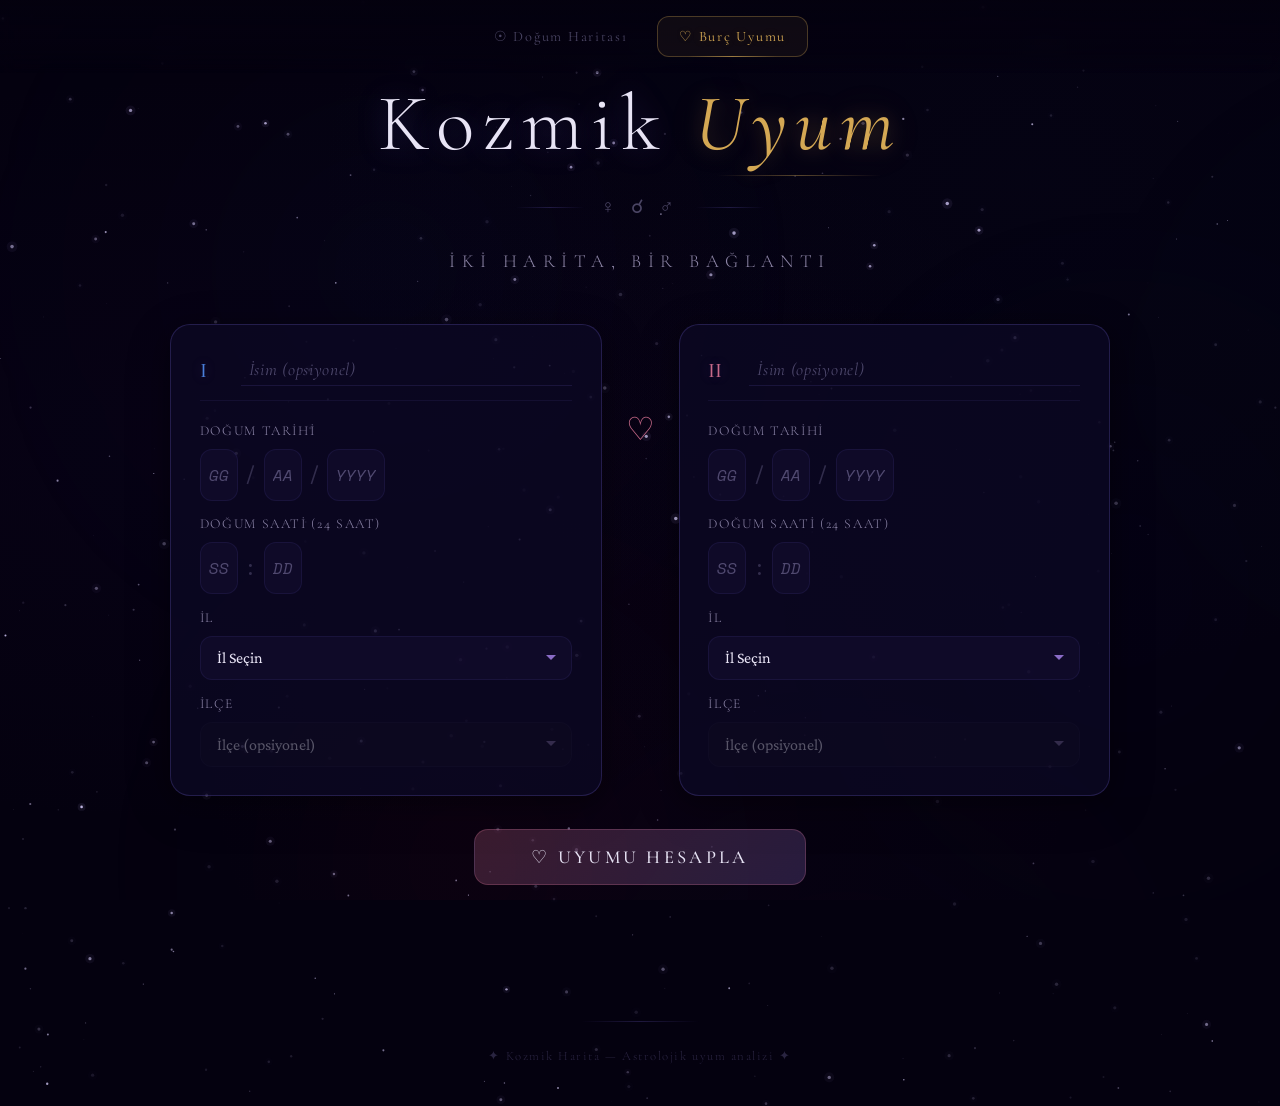
==== synastry.html @ 7229d86a "uzun surdu be" ====
<!DOCTYPE html>
<html lang="tr">
<head>
  <meta charset="UTF-8">
  <meta name="viewport" content="width=device-width, initial-scale=1.0">
  <meta name="description" content="Burç uyumu hesaplayıcı - İki kişinin doğum haritası karşılaştırması ve ilişki analizi">
  <title>Kozmik Harita — Burç Uyumu</title>
  <link rel="icon" href="data:image/svg+xml,<svg xmlns='http://www.w3.org/2000/svg' viewBox='0 0 100 100'><text y='.9em' font-size='90'>♡</text></svg>">
  <link rel="stylesheet" href="css/style.css">
</head>
<body>

  <canvas id="starfield"></canvas>
  <div id="nebula"></div>

  <!-- NAVİGASYON -->
  <nav class="site-nav">
    <a href="index.html" class="nav-link">☉ Doğum Haritası</a>
    <a href="synastry.html" class="nav-link active">♡ Burç Uyumu</a>
  </nav>

  <!-- FORM BÖLÜMÜ -->
  <section id="synFormSection" class="syn-form-section">
    <div class="hero-content">
      <h1 class="site-title">Kozmik <span class="accent">Uyum</span></h1>
      <div class="hero-ornament">
        <span class="line"></span>
        <span>♀ ☌ ♂</span>
        <span class="line"></span>
      </div>
      <p class="site-subtitle">İki Harita, Bir Bağlantı</p>
    </div>

    <div class="syn-forms-wrapper">
      <!-- Kişi 1 -->
      <div class="syn-person-card" id="personCard1">
        <div class="syn-person-header">
          <span class="syn-person-num">I</span>
          <input type="text" id="p1Name" class="syn-name-input" placeholder="İsim (opsiyonel)">
        </div>
        <div class="syn-person-fields">
          <div class="form-group full-width">
            <label>Doğum Tarihi</label>
            <div class="date-inputs">
              <input type="number" id="p1Day" min="1" max="31" placeholder="GG" required>
              <span class="date-sep">/</span>
              <input type="number" id="p1Month" min="1" max="12" placeholder="AA" required>
              <span class="date-sep">/</span>
              <input type="number" id="p1Year" min="1900" max="2030" placeholder="YYYY" required>
            </div>
          </div>
          <div class="form-group full-width">
            <label>Doğum Saati (24 saat)</label>
            <div class="time-inputs">
              <input type="number" id="p1Hour" min="0" max="23" placeholder="SS" required>
              <span class="date-sep">:</span>
              <input type="number" id="p1Minute" min="0" max="59" placeholder="DD" required>
            </div>
          </div>
          <div class="form-group full-width">
            <label>İl</label>
            <select id="p1City" required><option value="">İl Seçin</option></select>
          </div>
          <div class="form-group full-width">
            <label>İlçe</label>
            <select id="p1District" disabled><option value="">İlçe (opsiyonel)</option></select>
          </div>
        </div>
      </div>

      <!-- Orta dekorasyon -->
      <div class="syn-heart-divider">
        <span>♡</span>
      </div>

      <!-- Kişi 2 -->
      <div class="syn-person-card" id="personCard2">
        <div class="syn-person-header">
          <span class="syn-person-num">II</span>
          <input type="text" id="p2Name" class="syn-name-input" placeholder="İsim (opsiyonel)">
        </div>
        <div class="syn-person-fields">
          <div class="form-group full-width">
            <label>Doğum Tarihi</label>
            <div class="date-inputs">
              <input type="number" id="p2Day" min="1" max="31" placeholder="GG" required>
              <span class="date-sep">/</span>
              <input type="number" id="p2Month" min="1" max="12" placeholder="AA" required>
              <span class="date-sep">/</span>
              <input type="number" id="p2Year" min="1900" max="2030" placeholder="YYYY" required>
            </div>
          </div>
          <div class="form-group full-width">
            <label>Doğum Saati (24 saat)</label>
            <div class="time-inputs">
              <input type="number" id="p2Hour" min="0" max="23" placeholder="SS" required>
              <span class="date-sep">:</span>
              <input type="number" id="p2Minute" min="0" max="59" placeholder="DD" required>
            </div>
          </div>
          <div class="form-group full-width">
            <label>İl</label>
            <select id="p2City" required><option value="">İl Seçin</option></select>
          </div>
          <div class="form-group full-width">
            <label>İlçe</label>
            <select id="p2District" disabled><option value="">İlçe (opsiyonel)</option></select>
          </div>
        </div>
      </div>
    </div>

    <!-- Hesapla -->
    <div class="syn-calc-wrapper">
      <button type="button" id="synCalcBtn">♡ Uyumu Hesapla</button>
    </div>
  </section>

  <!-- Sonuçlar -->
  <section id="synResults"></section>

  <!-- Footer -->
  <footer>
    <p>✦ Kozmik Harita — Astrolojik uyum analizi ✦</p>
  </footer>

  <script src="js/locations.js"></script>
  <script src="js/astro-engine.js"></script>
  <script src="js/synastry-engine.js"></script>
  <script src="js/synastry-app.js"></script>

</body>
</html>
---- css/style.css ----
/* ============================================
   COSMIC BIRTH CHART — KOZMIK HARITA
   Premium Astroloji Arayüzü v3
   ============================================ */

/* ============================================
   FONT İMPORTLARI
   ============================================ */
   @import url('https://fonts.googleapis.com/css2?family=Cormorant+Garamond:ital,wght@0,300;0,400;0,500;0,600;0,700;1,300;1,400&family=Crimson+Pro:ital,wght@0,200;0,300;0,400;0,600;1,200;1,300&family=Space+Mono:wght@400;700&display=swap');

   /* ============================================
      CSS DEĞİŞKENLER — TASARIM SİSTEMİ
      ============================================ */
   :root {
     /* Arka plan katmanları */
     --bg-deep: #04010f;
     --bg-space: #080418;
     --bg-void: #020008;
     --bg-card: rgba(12, 8, 35, 0.82);
     --bg-card-elevated: rgba(16, 10, 45, 0.88);
     --bg-card-hover: rgba(22, 14, 55, 0.92);
     --bg-input: rgba(20, 15, 50, 0.55);
     --bg-input-focus: rgba(28, 20, 65, 0.7);
   
     /* Kenarlık parlamaları */
     --border-subtle: rgba(120, 100, 220, 0.1);
     --border-glow: rgba(140, 120, 255, 0.2);
     --border-glow-active: rgba(180, 160, 255, 0.4);
     --border-glow-intense: rgba(200, 180, 255, 0.6);
     --border-gold: rgba(212, 168, 84, 0.3);
   
     /* Metin renkleri */
     --text-primary: #e8e4f5;
     --text-secondary: rgba(200, 190, 230, 0.7);
     --text-muted: rgba(160, 150, 200, 0.45);
     --text-dim: rgba(130, 120, 180, 0.3);
   
     /* Vurgu renkleri */
     --accent-gold: #d4a854;
     --accent-gold-bright: #f0c96e;
     --accent-gold-dim: rgba(212, 168, 84, 0.4);
     --accent-purple: #8a6cc7;
     --accent-purple-bright: #a88de0;
     --accent-purple-dim: rgba(138, 108, 199, 0.25);
     --accent-blue: #4a7fdb;
     --accent-blue-dim: rgba(74, 127, 219, 0.25);
     --accent-rose: #c76a8a;
     --accent-rose-dim: rgba(199, 106, 138, 0.25);
     --accent-teal: #4ecdc4;
   
     /* Glow renkleri */
     --glow-purple: rgba(120, 80, 220, 0.15);
     --glow-gold: rgba(212, 168, 84, 0.12);
     --glow-blue: rgba(74, 127, 219, 0.12);
     --glow-rose: rgba(199, 106, 138, 0.12);
   
     /* Tipografi */
     --font-display: 'Cormorant Garamond', serif;
     --font-body: 'Crimson Pro', serif;
     --font-mono: 'Space Mono', monospace;
   
     /* Easing fonksiyonları */
     --ease-out-expo: cubic-bezier(0.16, 1, 0.3, 1);
     --ease-out-quart: cubic-bezier(0.25, 1, 0.5, 1);
     --ease-out-back: cubic-bezier(0.34, 1.56, 0.64, 1);
     --ease-smooth: cubic-bezier(0.4, 0, 0.2, 1);
     --ease-spring: cubic-bezier(0.175, 0.885, 0.32, 1.275);
     --ease-elastic: cubic-bezier(0.68, -0.55, 0.265, 1.55);
   
     /* Gölgeler */
     --shadow-card: 0 4px 24px rgba(0, 0, 0, 0.3), 0 12px 48px rgba(0, 0, 0, 0.2);
     --shadow-card-elevated: 0 8px 32px rgba(0, 0, 0, 0.4), 0 24px 80px rgba(0, 0, 0, 0.3);
     --shadow-glow-purple: 0 0 30px rgba(138, 108, 199, 0.15), 0 0 60px rgba(138, 108, 199, 0.05);
     --shadow-glow-gold: 0 0 30px rgba(212, 168, 84, 0.15), 0 0 60px rgba(212, 168, 84, 0.05);
   
     /* Boyutlar */
     --radius-sm: 8px;
     --radius-md: 12px;
     --radius-lg: 16px;
     --radius-xl: 20px;
     --radius-2xl: 24px;
   }
   
   /* ============================================
      RESET & TEMEL
      ============================================ */
   *,
   *::before,
   *::after {
     margin: 0;
     padding: 0;
     box-sizing: border-box;
   }
   
   html {
     scroll-behavior: smooth;
     scrollbar-width: thin;
     scrollbar-color: var(--accent-purple) var(--bg-deep);
     overflow-x: hidden;
   }
   
   /* Özel scrollbar */
   ::-webkit-scrollbar {
     width: 6px;
   }
   
   ::-webkit-scrollbar-track {
     background: var(--bg-deep);
   }
   
   ::-webkit-scrollbar-thumb {
     background: linear-gradient(180deg, var(--accent-purple), var(--accent-blue));
     border-radius: 3px;
   }
   
   ::-webkit-scrollbar-thumb:hover {
     background: linear-gradient(180deg, var(--accent-purple-bright), var(--accent-blue));
   }
   
   /* Seçim rengi */
   ::selection {
     background: var(--accent-purple-dim);
     color: var(--text-primary);
   }
   
   ::-moz-selection {
     background: var(--accent-purple-dim);
     color: var(--text-primary);
   }
   
   body {
     background: var(--bg-deep);
     background-image:
       radial-gradient(ellipse at 20% 50%, rgba(60, 20, 120, 0.06) 0%, transparent 60%),
       radial-gradient(ellipse at 80% 20%, rgba(20, 40, 100, 0.05) 0%, transparent 50%),
       radial-gradient(ellipse at 50% 80%, rgba(100, 20, 60, 0.04) 0%, transparent 50%);
     background-attachment: fixed;
     color: var(--text-primary);
     font-family: var(--font-body);
     font-weight: 300;
     line-height: 1.6;
     min-height: 100vh;
     overflow-x: hidden;
     max-width: 100vw;
     opacity: 0;
     transition: opacity 1s var(--ease-smooth);
     -webkit-font-smoothing: antialiased;
     -moz-osx-font-smoothing: grayscale;
   }
   
   body.loaded {
     opacity: 1;
   }
   
   /* ============================================
      YILDIZ ARKAPLANI — CANVAS
      ============================================ */
   #starfield {
     position: fixed;
     top: 0;
     left: 0;
     width: 100%;
     height: 300%;
     z-index: 0;
     pointer-events: none;
     will-change: transform;
   }
   
   /* ============================================
      NEBULA / KOZMİK SİS
      ============================================ */
   #nebula {
     position: fixed;
     top: 0;
     left: 0;
     width: 100%;
     height: 100%;
     z-index: 0;
     pointer-events: none;
     overflow: hidden;
   }
   
   .nebula-blob {
     position: absolute;
     border-radius: 50%;
     filter: blur(80px);
     animation: nebula-drift linear infinite;
     will-change: transform, opacity;
     mix-blend-mode: screen;
   }
   
   @keyframes nebula-drift {
     0%, 100% {
       transform: translate(0, 0) scale(1) rotate(0deg);
       opacity: var(--blob-opacity, 0.04);
     }
     25% {
       transform: translate(40px, -30px) scale(1.15) rotate(2deg);
       opacity: calc(var(--blob-opacity, 0.04) * 1.3);
     }
     50% {
       transform: translate(-25px, 40px) scale(0.85) rotate(-1deg);
       opacity: calc(var(--blob-opacity, 0.04) * 0.7);
     }
     75% {
       transform: translate(30px, 25px) scale(1.1) rotate(1.5deg);
       opacity: calc(var(--blob-opacity, 0.04) * 1.1);
     }
   }
   
   /* ============================================
      HERO BÖLÜMÜ
      ============================================ */
   #hero {
     position: relative;
     z-index: 1;
     min-height: 100vh;
     display: flex;
     flex-direction: column;
     align-items: center;
     justify-content: center;
     padding: 2rem;
   }
   
   /* Hero vignette efekti */
   #hero::before {
     content: '';
     position: absolute;
     inset: 0;
     background: radial-gradient(ellipse at center, transparent 40%, var(--bg-deep) 100%);
     pointer-events: none;
     z-index: -1;
   }
   
   .hero-content {
     text-align: center;
     margin-bottom: 3rem;
     animation: heroFadeIn 1.4s var(--ease-out-expo) forwards;
     opacity: 0;
   }
   
   @keyframes heroFadeIn {
     from {
       opacity: 0;
       transform: translateY(50px) scale(0.97);
       filter: blur(8px);
     }
     to {
       opacity: 1;
       transform: translateY(0) scale(1);
       filter: blur(0);
     }
   }
   
   /* Site Başlığı */
   .site-title {
     font-family: var(--font-display);
     font-weight: 300;
     font-size: clamp(2.4rem, 7vw, 5rem);
     letter-spacing: 0.1em;
     color: var(--text-primary);
     margin-bottom: 0.3em;
     text-shadow:
       0 0 30px rgba(140, 120, 255, 0.25),
       0 0 60px rgba(140, 120, 255, 0.1),
       0 0 120px rgba(140, 120, 255, 0.05);
     line-height: 1.1;
     position: relative;
   }
   
   .site-title .accent {
     color: var(--accent-gold);
     font-style: italic;
     font-weight: 400;
     text-shadow:
       0 0 20px rgba(212, 168, 84, 0.3),
       0 0 50px rgba(212, 168, 84, 0.15);
     position: relative;
   }
   
   /* Başlık altı ince altın çizgi */
   .site-title .accent::after {
     content: '';
     position: absolute;
     bottom: -4px;
     left: 10%;
     right: 10%;
     height: 1px;
     background: linear-gradient(90deg, transparent, var(--accent-gold-dim), transparent);
     animation: shimmerLine 3s ease-in-out infinite;
   }
   
   @keyframes shimmerLine {
     0%, 100% { opacity: 0.3; transform: scaleX(0.8); }
     50% { opacity: 0.7; transform: scaleX(1.1); }
   }
   
   .site-subtitle {
     font-family: var(--font-display);
     font-weight: 300;
     font-size: clamp(0.85rem, 2vw, 1.15rem);
     color: var(--text-secondary);
     letter-spacing: 0.35em;
     text-transform: uppercase;
     margin-top: 0.5em;
     animation: heroFadeIn 1.4s var(--ease-out-expo) 0.4s forwards;
     opacity: 0;
   }
   
   /* Dekoratif astrolojik çizgi */
   .hero-ornament {
     display: flex;
     align-items: center;
     justify-content: center;
     gap: 1rem;
     margin: 1.5rem 0;
     color: var(--text-muted);
     font-size: 1.2rem;
     animation: heroFadeIn 1.4s var(--ease-out-expo) 0.25s forwards;
     opacity: 0;
   }
   
   .hero-ornament .line {
     width: 70px;
     height: 1px;
     background: linear-gradient(90deg, transparent, var(--border-glow), transparent);
     animation: linePulse 4s ease-in-out infinite;
   }
   
   @keyframes linePulse {
     0%, 100% { opacity: 0.4; width: 70px; }
     50% { opacity: 0.8; width: 80px; }
   }
   
   /* Ornament gezegen sembolleri yavaş parlama */
   .hero-ornament span:not(.line) {
     animation: symbolGlow 5s ease-in-out infinite;
     letter-spacing: 0.3em;
   }
   
   @keyframes symbolGlow {
     0%, 100% { text-shadow: 0 0 8px rgba(160, 150, 200, 0.2); color: var(--text-muted); }
     50% { text-shadow: 0 0 16px rgba(180, 160, 255, 0.4); color: var(--text-secondary); }
   }
   
   /* ============================================
      FORM KARTI
      ============================================ */
   #formCard {
     position: relative;
     z-index: 2;
     width: 100%;
     max-width: 580px;
     background: var(--bg-card);
     border: 1px solid var(--border-glow);
     border-radius: var(--radius-xl);
     padding: 2.5rem;
     backdrop-filter: blur(24px) saturate(1.3);
     -webkit-backdrop-filter: blur(24px) saturate(1.3);
     box-shadow:
       var(--shadow-card-elevated),
       inset 0 1px 0 rgba(255, 255, 255, 0.04),
       inset 0 -1px 0 rgba(0, 0, 0, 0.2);
     animation: cardReveal 1.2s var(--ease-out-expo) 0.5s forwards;
     opacity: 0;
     transition: all 0.6s var(--ease-out-expo);
   }
   
   @keyframes cardReveal {
     from {
       opacity: 0;
       transform: translateY(40px) scale(0.96);
       filter: blur(6px);
     }
     to {
       opacity: 1;
       transform: translateY(0) scale(1);
       filter: blur(0);
     }
   }
   
   #formCard.minimized {
     max-width: 480px;
     padding: 1.5rem 2rem;
     margin-bottom: 2rem;
   }
   
   /* Kart üst altın çizgi */
   #formCard::before {
     content: '';
     position: absolute;
     top: -1px;
     left: 15%;
     right: 15%;
     height: 1px;
     background: linear-gradient(90deg,
       transparent,
       rgba(212, 168, 84, 0.2),
       var(--accent-gold),
       rgba(212, 168, 84, 0.2),
       transparent
     );
     opacity: 0.6;
     animation: goldSweep 4s ease-in-out infinite;
   }
   
   @keyframes goldSweep {
     0%, 100% { opacity: 0.4; left: 15%; right: 15%; }
     50% { opacity: 0.8; left: 10%; right: 10%; }
   }
   
   /* Kart köşe aksan dekorasyonları */
   #formCard::after {
     content: '';
     position: absolute;
     bottom: -1px;
     left: 25%;
     right: 25%;
     height: 1px;
     background: linear-gradient(90deg, transparent, rgba(138, 108, 199, 0.15), transparent);
   }
   
   /* ============================================
      FORM ELEMANLARI
      ============================================ */
   .form-grid {
     display: grid;
     grid-template-columns: 1fr 1fr;
     gap: 1.3rem;
   }
   
   .form-group {
     display: flex;
     flex-direction: column;
     gap: 0.45rem;
   }
   
   .form-group.full-width {
     grid-column: 1 / -1;
   }
   
   .form-group label {
     font-family: var(--font-display);
     font-size: 0.85rem;
     color: var(--text-secondary);
     letter-spacing: 0.12em;
     text-transform: uppercase;
     transition: color 0.3s;
   }
   
   .form-group:focus-within label {
     color: var(--accent-purple-bright);
   }
   
   .form-group select,
   .form-group input {
     background: var(--bg-input);
     border: 1px solid var(--border-subtle);
     border-radius: var(--radius-md);
     padding: 0.8rem 1rem;
     color: var(--text-primary);
     font-family: var(--font-body);
     font-size: 1rem;
     transition: all 0.35s var(--ease-smooth);
     outline: none;
     -webkit-appearance: none;
     appearance: none;
   }
   
   .form-group select {
     background-image: url("data:image/svg+xml,%3Csvg xmlns='http://www.w3.org/2000/svg' width='12' height='12' viewBox='0 0 12 12'%3E%3Cpath fill='%238a6cc7' d='M6 8L1 3h10z'/%3E%3C/svg%3E");
     background-repeat: no-repeat;
     background-position: right 14px center;
     padding-right: 2.5rem;
     cursor: pointer;
   }
   
   .form-group select:disabled {
     opacity: 0.35;
     cursor: not-allowed;
     filter: grayscale(0.5);
   }
   
   .form-group input:hover,
   .form-group select:hover:not(:disabled) {
     border-color: var(--border-glow);
     background: rgba(24, 18, 58, 0.6);
   }
   
   .form-group input:focus,
   .form-group select:focus {
     border-color: var(--accent-purple);
     background: var(--bg-input-focus);
     box-shadow:
       0 0 0 3px rgba(138, 108, 199, 0.08),
       0 0 20px rgba(138, 108, 199, 0.12),
       inset 0 0 12px rgba(138, 108, 199, 0.04);
   }
   
   .form-group input::placeholder {
     color: var(--text-muted);
     font-style: italic;
   }
   
   /* ============================================
      TARİH VE SAAT ÖZEL INPUTLARI
      ============================================ */
   .date-inputs,
   .time-inputs {
     display: flex;
     align-items: center;
     gap: 0.4rem;
   }
   
   .date-inputs input,
   .time-inputs input {
     background: var(--bg-input);
     border: 1px solid var(--border-subtle);
     border-radius: var(--radius-md);
     padding: 0.8rem 0.5rem;
     color: var(--text-primary);
     font-family: var(--font-mono);
     font-size: 1rem;
     text-align: center;
     outline: none;
     transition: all 0.35s var(--ease-smooth);
     -webkit-appearance: none;
     appearance: none;
     -moz-appearance: textfield;
   }
   
   /* Spinner gizle */
   .date-inputs input::-webkit-outer-spin-button,
   .date-inputs input::-webkit-inner-spin-button,
   .time-inputs input::-webkit-outer-spin-button,
   .time-inputs input::-webkit-inner-spin-button {
     -webkit-appearance: none;
     margin: 0;
   }
   
   .date-inputs input:hover,
   .time-inputs input:hover {
     border-color: var(--border-glow);
     background: rgba(24, 18, 58, 0.6);
   }
   
   .date-inputs input:focus,
   .time-inputs input:focus {
     border-color: var(--accent-purple);
     background: var(--bg-input-focus);
     box-shadow:
       0 0 0 3px rgba(138, 108, 199, 0.08),
       0 0 20px rgba(138, 108, 199, 0.12);
     transform: translateY(-1px);
   }
   
   #birthDay, #birthMonth { width: 62px; }
   #birthYear { width: 84px; }
   #birthHour, #birthMinute { width: 62px; }
   
   .date-sep {
     color: var(--text-muted);
     font-family: var(--font-mono);
     font-size: 1.3rem;
     user-select: none;
     opacity: 0.6;
     transition: opacity 0.3s;
   }
   
   /* Inputlara focus olunca separator da parla */
   .date-inputs:focus-within .date-sep,
   .time-inputs:focus-within .date-sep {
     opacity: 1;
     color: var(--accent-purple-dim);
   }
   
   /* ============================================
      HESAPLA BUTONU — Gösterişli
      ============================================ */
   .calc-btn-wrapper {
     grid-column: 1 / -1;
     display: flex;
     justify-content: center;
     margin-top: 1rem;
   }
   
   #calcBtn {
     position: relative;
     background: linear-gradient(135deg,
       rgba(138, 108, 199, 0.25),
       rgba(74, 127, 219, 0.2),
       rgba(138, 108, 199, 0.25)
     );
     background-size: 200% 200%;
     border: 1px solid rgba(140, 120, 255, 0.3);
     border-radius: 14px;
     padding: 1rem 3.5rem;
     color: var(--text-primary);
     font-family: var(--font-display);
     font-size: 1.15rem;
     font-weight: 500;
     letter-spacing: 0.18em;
     cursor: pointer;
     transition: all 0.5s var(--ease-smooth);
     overflow: hidden;
     text-transform: uppercase;
     animation: btnGradientShift 6s ease-in-out infinite;
   }
   
   @keyframes btnGradientShift {
     0%, 100% { background-position: 0% 50%; }
     50% { background-position: 100% 50%; }
   }
   
   /* Işık taraması efekti */
   #calcBtn::before {
     content: '';
     position: absolute;
     top: 0;
     left: -120%;
     width: 60%;
     height: 100%;
     background: linear-gradient(90deg,
       transparent,
       rgba(255, 255, 255, 0.06),
       rgba(255, 255, 255, 0.12),
       rgba(255, 255, 255, 0.06),
       transparent
     );
     transition: left 0.7s var(--ease-smooth);
     transform: skewX(-15deg);
   }
   
   /* Alt parlama çizgisi */
   #calcBtn::after {
     content: '';
     position: absolute;
     bottom: 0;
     left: 30%;
     right: 30%;
     height: 1px;
     background: linear-gradient(90deg, transparent, var(--accent-gold-dim), transparent);
     opacity: 0;
     transition: all 0.4s;
   }
   
   #calcBtn:hover {
     border-color: var(--accent-gold);
     box-shadow:
       var(--shadow-glow-gold),
       0 0 80px rgba(138, 108, 199, 0.08);
     transform: translateY(-3px);
     text-shadow: 0 0 12px rgba(212, 168, 84, 0.3);
   }
   
   #calcBtn:hover::before {
     left: 120%;
   }
   
   #calcBtn:hover::after {
     opacity: 1;
     left: 15%;
     right: 15%;
   }
   
   #calcBtn:active,
   #calcBtn.clicked {
     transform: translateY(0) scale(0.96);
     box-shadow: var(--shadow-card);
     transition-duration: 0.15s;
   }
   
   /* ============================================
      SONUÇLAR BÖLÜMÜ
      ============================================ */
   #results {
     position: relative;
     z-index: 1;
     padding: 2rem;
     max-width: 1200px;
     margin: 0 auto;
     width: 100%;
     opacity: 0;
     transform: translateY(50px);
     pointer-events: none;
     transition: all 0.9s var(--ease-out-expo);
   }
   
   #results.visible {
     opacity: 1;
     transform: translateY(0);
     pointer-events: all;
   }
   
   /* ============================================
      ÖZET KUTUSU — Büyük Üçlü
      ============================================ */
   #summaryBox {
     opacity: 0;
     transform: translateY(25px) scale(0.98);
     transition: all 0.7s var(--ease-out-expo) 0.3s;
     margin-bottom: 2.5rem;
   }
   
   #summaryBox.visible {
     opacity: 1;
     transform: translateY(0) scale(1);
   }
   
   .summary-inner {
     background: var(--bg-card-elevated);
     border: 1px solid var(--border-glow);
     border-radius: var(--radius-xl);
     padding: 2rem 2.5rem;
     backdrop-filter: blur(24px) saturate(1.2);
     text-align: center;
     position: relative;
     overflow: hidden;
     box-shadow: var(--shadow-card-elevated);
   }
   
   /* Üst dekoratif çizgi */
   .summary-inner::before {
     content: '';
     position: absolute;
     top: 0;
     left: 10%;
     right: 10%;
     height: 1px;
     background: linear-gradient(90deg,
       transparent,
       rgba(212, 168, 84, 0.3),
       var(--accent-gold),
       rgba(212, 168, 84, 0.3),
       transparent
     );
   }
   
   /* Arka plan radyal ışık efekti */
   .summary-inner::after {
     content: '';
     position: absolute;
     top: -50%;
     left: 50%;
     transform: translateX(-50%);
     width: 120%;
     height: 100%;
     background: radial-gradient(ellipse, rgba(212, 168, 84, 0.03) 0%, transparent 70%);
     pointer-events: none;
   }
   
   .summary-trinity {
     display: flex;
     justify-content: center;
     gap: 3.5rem;
     flex-wrap: wrap;
     position: relative;
     z-index: 1;
   }
   
   .trinity-item {
     min-width: 130px;
     animation: trinityFadeIn 0.8s var(--ease-out-back) both;
   }
   
   .trinity-item:nth-child(1) { animation-delay: 0.4s; }
   .trinity-item:nth-child(2) { animation-delay: 0.55s; }
   .trinity-item:nth-child(3) { animation-delay: 0.7s; }
   
   @keyframes trinityFadeIn {
     from {
       opacity: 0;
       transform: translateY(20px) scale(0.8);
       filter: blur(4px);
     }
     to {
       opacity: 1;
       transform: translateY(0) scale(1);
       filter: blur(0);
     }
   }
   
   .trinity-symbol {
     font-size: 2.2rem;
     margin-bottom: 0.3rem;
     text-shadow: 0 0 25px currentColor, 0 0 50px currentColor;
     animation: symbolFloat 4s ease-in-out infinite;
   }
   
   .trinity-item:nth-child(1) .trinity-symbol { animation-delay: 0s; }
   .trinity-item:nth-child(2) .trinity-symbol { animation-delay: 1.3s; }
   .trinity-item:nth-child(3) .trinity-symbol { animation-delay: 2.6s; }
   
   @keyframes symbolFloat {
     0%, 100% { transform: translateY(0); }
     50% { transform: translateY(-4px); }
   }
   
   .trinity-label {
     font-family: var(--font-display);
     font-size: 0.72rem;
     text-transform: uppercase;
     letter-spacing: 0.22em;
     color: var(--text-muted);
     margin-bottom: 0.25rem;
   }
   
   .trinity-value {
     font-family: var(--font-display);
     font-size: 1.45rem;
     font-weight: 500;
     letter-spacing: 0.05em;
     text-shadow: 0 0 10px currentColor;
   }
   
   .trinity-degree {
     font-family: var(--font-mono);
     font-size: 0.72rem;
     color: var(--text-muted);
     margin-top: 0.2rem;
   }
   
   .summary-meta {
     margin-top: 1.5rem;
     padding-top: 1rem;
     border-top: 1px solid rgba(140, 120, 255, 0.08);
     display: flex;
     justify-content: center;
     gap: 2rem;
     font-family: var(--font-mono);
     font-size: 0.72rem;
     color: var(--text-muted);
     flex-wrap: wrap;
     position: relative;
     z-index: 1;
   }
   
   /* ============================================
      HARİTA + BİLGİ PANELİ LAYOUT
      ============================================ */
   .results-grid {
     display: grid;
     grid-template-columns: 1fr 1fr;
     gap: 2rem;
     align-items: start;
   }
   
   /* ============================================
      HARİTA CONTAINER
      ============================================ */
   #chartContainer {
     position: relative;
     background: var(--bg-card-elevated);
     border: 1px solid var(--border-glow);
     border-radius: var(--radius-xl);
     padding: 1.5rem;
     backdrop-filter: blur(24px);
     box-shadow: var(--shadow-card-elevated);
     animation: chartReveal 1.2s var(--ease-out-expo) 0.5s both;
     overflow: hidden;
   }
   
   @keyframes chartReveal {
     from {
       opacity: 0;
       transform: scale(0.88) rotate(-8deg);
       filter: blur(8px);
     }
     60% {
       filter: blur(0);
     }
     to {
       opacity: 1;
       transform: scale(1) rotate(0);
       filter: blur(0);
     }
   }
   
   /* Chart container arka ışık efekti */
   #chartContainer::before {
     content: '';
     position: absolute;
     top: 50%;
     left: 50%;
     transform: translate(-50%, -50%);
     width: 70%;
     height: 70%;
     background: radial-gradient(circle, rgba(100, 80, 200, 0.04) 0%, transparent 70%);
     pointer-events: none;
     animation: chartInnerGlow 6s ease-in-out infinite;
   }
   
   @keyframes chartInnerGlow {
     0%, 100% { opacity: 0.5; transform: translate(-50%, -50%) scale(1); }
     50% { opacity: 1; transform: translate(-50%, -50%) scale(1.1); }
   }
   
   .natal-chart-svg {
     width: 100%;
     height: auto;
     display: block;
     position: relative;
     z-index: 1;
   }
   
   /* ============================================
      BİLGİ PANELİ
      ============================================ */
   #infoPanel {
     display: flex;
     flex-direction: column;
     gap: 1.2rem;
   }
   
   /* Bilgi kartları ortak stili */
   .info-section {
     background: var(--bg-card);
     border: 1px solid var(--border-glow);
     border-radius: var(--radius-lg);
     padding: 1.2rem 1.3rem;
     backdrop-filter: blur(20px);
     animation: sectionSlideIn 0.7s var(--ease-out-expo) both;
     position: relative;
     overflow: hidden;
     transition: border-color 0.3s, box-shadow 0.3s;
   }
   
   .info-section:hover {
     border-color: var(--border-glow-active);
     box-shadow: var(--shadow-glow-purple);
   }
   
   /* Sol kenar vurgu çizgisi */
   .info-section::before {
     content: '';
     position: absolute;
     top: 15%;
     bottom: 15%;
     left: 0;
     width: 2px;
     background: linear-gradient(180deg, transparent, var(--accent-purple-dim), transparent);
     opacity: 0;
     transition: opacity 0.4s;
   }
   
   .info-section:hover::before {
     opacity: 1;
   }
   
   .info-section:nth-child(1) { animation-delay: 0.6s; }
   .info-section:nth-child(2) { animation-delay: 0.75s; }
   
   @keyframes sectionSlideIn {
     from {
       opacity: 0;
       transform: translateX(35px) scale(0.97);
       filter: blur(3px);
     }
     to {
       opacity: 1;
       transform: translateX(0) scale(1);
       filter: blur(0);
     }
   }
   
   .section-title {
     font-family: var(--font-display);
     font-weight: 400;
     font-size: 1.05rem;
     color: var(--accent-gold);
     letter-spacing: 0.08em;
     margin-bottom: 0.8rem;
     padding-bottom: 0.5rem;
     border-bottom: 1px solid rgba(212, 168, 84, 0.12);
     position: relative;
   }
   
   /* Başlık altı parlama */
   .section-title::after {
     content: '';
     position: absolute;
     bottom: -1px;
     left: 0;
     width: 40px;
     height: 1px;
     background: var(--accent-gold);
     opacity: 0.5;
   }
   
   /* İkili Satır (Evler+Analiz | Açılar) */
   .info-dual-row {
     display: grid;
     grid-template-columns: 1fr 1fr;
     gap: 1.2rem;
   }
   
   .info-dual-col {
     display: flex;
     flex-direction: column;
     gap: 1.2rem;
   }
   
   .info-dual-col .info-section {
     animation-delay: 0.85s;
   }
   
   /* ============================================
      GEZEGEN TABLOSU
      ============================================ */
   .planet-table {
     display: flex;
     flex-direction: column;
     gap: 0.15rem;
   }
   
   .planet-row {
     display: grid;
     grid-template-columns: 28px 1fr 1fr 72px 48px;
     align-items: center;
     gap: 0.4rem;
     padding: 0.4rem 0.35rem;
     border-radius: var(--radius-sm);
     transition: all 0.25s var(--ease-smooth);
     animation: rowFadeIn 0.45s var(--ease-out-expo) both;
     position: relative;
   }
   
   .planet-row:hover {
     background: rgba(140, 120, 255, 0.06);
     transform: translateX(3px);
   }
   
   /* Aktif satır ince sol çizgi */
   .planet-row:hover::before {
     content: '';
     position: absolute;
     left: 0;
     top: 25%;
     bottom: 25%;
     width: 2px;
     background: var(--accent-purple);
     border-radius: 1px;
   }
   
   .angle-row {
     background: linear-gradient(90deg, rgba(212, 168, 84, 0.04), transparent);
     border: 1px solid rgba(212, 168, 84, 0.08);
     border-radius: var(--radius-sm);
     margin-bottom: 0.4rem;
   }
   
   .angle-row:hover {
     background: linear-gradient(90deg, rgba(212, 168, 84, 0.08), transparent);
   }
   
   @keyframes rowFadeIn {
     from {
       opacity: 0;
       transform: translateX(12px);
     }
     to {
       opacity: 1;
       transform: translateX(0);
     }
   }
   
   .planet-icon {
     font-size: 1.15rem;
     text-align: center;
     text-shadow: 0 0 12px currentColor;
     transition: transform 0.3s var(--ease-spring);
   }
   
   .planet-row:hover .planet-icon {
     transform: scale(1.2);
   }
   
   .planet-name {
     font-family: var(--font-display);
     font-size: 0.85rem;
     color: var(--text-primary);
     letter-spacing: 0.02em;
   }
   
   .planet-sign {
     font-family: var(--font-display);
     font-size: 0.85rem;
   }
   
   .planet-degree {
     font-family: var(--font-mono);
     font-size: 0.65rem;
     color: var(--text-secondary);
     letter-spacing: -0.02em;
   }
   
   .planet-house {
     font-family: var(--font-mono);
     font-size: 0.65rem;
     color: var(--text-muted);
     text-align: right;
   }
   
   /* ============================================
      EV TABLOSU
      ============================================ */
   .house-grid {
     display: grid;
     grid-template-columns: repeat(4, 1fr);
     gap: 0.35rem;
   }
   
   .house-item {
     display: flex;
     flex-direction: column;
     align-items: center;
     gap: 0.1rem;
     padding: 0.45rem 0.3rem;
     background: rgba(20, 15, 50, 0.35);
     border-radius: var(--radius-sm);
     border: 1px solid rgba(140, 120, 255, 0.06);
     transition: all 0.3s var(--ease-smooth);
     animation: rowFadeIn 0.4s var(--ease-out-expo) both;
     cursor: default;
   }
   
   .house-item:hover {
     border-color: var(--border-glow-active);
     background: rgba(140, 120, 255, 0.06);
     transform: translateY(-2px);
     box-shadow: 0 4px 12px rgba(0, 0, 0, 0.2);
   }
   
   .house-num {
     font-family: var(--font-display);
     font-size: 0.68rem;
     color: var(--text-muted);
     letter-spacing: 0.1em;
   }
   
   .house-sign {
     font-size: 1rem;
     transition: transform 0.3s var(--ease-spring);
   }
   
   .house-item:hover .house-sign {
     transform: scale(1.15);
     text-shadow: 0 0 8px currentColor;
   }
   
   .house-deg {
     font-family: var(--font-mono);
     font-size: 0.58rem;
     color: var(--text-secondary);
   }
   
   /* ============================================
      AÇILAR (ASPEKTLER)
      ============================================ */
   .aspect-list {
     display: flex;
     flex-direction: column;
     gap: 0.12rem;
     max-height: 420px;
     overflow-y: auto;
     scrollbar-width: thin;
     scrollbar-color: var(--accent-purple) transparent;
     padding-right: 4px;
   }
   
   .aspect-list::-webkit-scrollbar {
     width: 4px;
   }
   
   .aspect-list::-webkit-scrollbar-thumb {
     background: var(--accent-purple-dim);
     border-radius: 2px;
   }
   
   .aspect-category {
     font-family: var(--font-display);
     font-size: 0.72rem;
     color: var(--accent-purple);
     letter-spacing: 0.12em;
     text-transform: uppercase;
     margin: 0.6rem 0 0.25rem;
     padding-bottom: 0.2rem;
     border-bottom: 1px solid rgba(140, 120, 255, 0.08);
   }
   
   .aspect-row {
     display: flex;
     align-items: center;
     gap: 0.4rem;
     padding: 0.3rem 0.25rem;
     border-radius: 6px;
     transition: all 0.25s var(--ease-smooth);
     animation: rowFadeIn 0.35s var(--ease-out-expo) both;
   }
   
   .aspect-row:hover {
     background: rgba(140, 120, 255, 0.06);
     transform: translateX(2px);
   }
   
   .aspect-planet {
     font-size: 0.9rem;
     text-shadow: 0 0 8px currentColor;
     width: 20px;
     text-align: center;
     transition: transform 0.2s var(--ease-spring);
   }
   
   .aspect-row:hover .aspect-planet {
     transform: scale(1.15);
   }
   
   .aspect-symbol {
     font-size: 0.85rem;
     width: 20px;
     text-align: center;
   }
   
   .aspect-name {
     font-family: var(--font-display);
     font-size: 0.75rem;
     color: var(--text-secondary);
     flex: 1;
   }
   
   .aspect-orb {
     font-family: var(--font-mono);
     font-size: 0.6rem;
     padding: 0.12rem 0.35rem;
     border-radius: 4px;
     background: rgba(20, 15, 50, 0.5);
     transition: all 0.2s;
   }
   
   .aspect-row:hover .aspect-orb {
     background: rgba(30, 22, 60, 0.7);
   }
   
   .aspect-orb.strong {
     color: #4CAF50;
     border: 1px solid rgba(76, 175, 80, 0.2);
     text-shadow: 0 0 6px rgba(76, 175, 80, 0.3);
   }
   
   .aspect-orb.medium {
     color: #FFC107;
     border: 1px solid rgba(255, 193, 7, 0.2);
   }
   
   .aspect-orb.weak {
     color: #9E9E9E;
     border: 1px solid rgba(158, 158, 158, 0.15);
   }
   
   /* ============================================
      ELEMENT & MODALİTE ANALİZİ
      ============================================ */
   .analysis-content {
     display: flex;
     flex-direction: column;
     gap: 1.1rem;
   }
   
   .analysis-group h4 {
     font-family: var(--font-display);
     font-weight: 400;
     font-size: 0.78rem;
     color: var(--text-secondary);
     letter-spacing: 0.08em;
     margin-bottom: 0.45rem;
   }
   
   .analysis-bar-wrapper {
     display: flex;
     align-items: center;
     gap: 0.5rem;
     margin-bottom: 0.35rem;
   }
   
   .analysis-label {
     font-family: var(--font-display);
     font-size: 0.73rem;
     color: var(--text-secondary);
     width: 68px;
     text-align: right;
   }
   
   .analysis-bar {
     flex: 1;
     height: 6px;
     background: rgba(20, 15, 50, 0.5);
     border-radius: 3px;
     overflow: hidden;
     position: relative;
   }
   
   /* Bar arka plan ince çizgiler */
   .analysis-bar::before {
     content: '';
     position: absolute;
     inset: 0;
     background: repeating-linear-gradient(
       90deg,
       transparent,
       transparent 20%,
       rgba(255,255,255,0.02) 20%,
       rgba(255,255,255,0.02) 20.5%
     );
   }
   
   .analysis-bar-fill {
     height: 100%;
     border-radius: 3px;
     width: 0%;
     animation: barGrow 1.2s var(--ease-out-expo) forwards;
     box-shadow: 0 0 12px currentColor;
     position: relative;
   }
   
   /* Bar ucu parlama noktası */
   .analysis-bar-fill::after {
     content: '';
     position: absolute;
     right: 0;
     top: -2px;
     bottom: -2px;
     width: 6px;
     background: inherit;
     border-radius: 50%;
     filter: brightness(1.5) blur(2px);
   }
   
   @keyframes barGrow {
     from { width: 0%; opacity: 0; }
     to { opacity: 1; }
   }
   
   .analysis-value {
     font-family: var(--font-mono);
     font-size: 0.63rem;
     color: var(--text-muted);
     width: 32px;
   }
   
   /* ============================================
      YORUMLAR PANELİ
      ============================================ */
   #interpretationsPanel {
     margin-top: 2.5rem;
     opacity: 0;
     transform: translateY(25px);
     transition: all 0.7s var(--ease-out-expo) 0.5s;
   }
   
   #interpretationsPanel.visible {
     opacity: 1;
     transform: translateY(0);
   }
   
   .interp-main-title {
     font-family: var(--font-display);
     font-weight: 400;
     font-size: 1.7rem;
     color: var(--accent-gold);
     text-align: center;
     margin-bottom: 1.8rem;
     letter-spacing: 0.12em;
     text-shadow: 0 0 30px rgba(212, 168, 84, 0.2), 0 0 60px rgba(212, 168, 84, 0.08);
     position: relative;
   }
   
   /* Yorum başlığı dekoratif çizgiler */
   .interp-main-title::before,
   .interp-main-title::after {
     content: '';
     position: absolute;
     top: 50%;
     width: 60px;
     height: 1px;
     background: linear-gradient(90deg, transparent, var(--accent-gold-dim));
   }
   
   .interp-main-title::before { right: calc(50% + 140px); }
   .interp-main-title::after { left: calc(50% + 140px); transform: scaleX(-1); }
   
   /* Yorum kartları */
   .interp-card {
     background: var(--bg-card);
     border: 1px solid var(--border-glow);
     border-radius: var(--radius-lg);
     padding: 1.6rem 2rem;
     margin-bottom: 1.2rem;
     backdrop-filter: blur(20px);
     animation: interpReveal 0.7s var(--ease-out-expo) both;
     transition: all 0.35s var(--ease-smooth);
     position: relative;
     overflow: hidden;
   }
   
   .interp-card:hover {
     border-color: var(--border-glow-active);
     box-shadow: var(--shadow-glow-purple);
     transform: translateY(-2px);
   }
   
   /* Sol kenar renkli şerit */
   .interp-card::before {
     content: '';
     position: absolute;
     top: 10%;
     bottom: 10%;
     left: 0;
     width: 3px;
     border-radius: 0 2px 2px 0;
     background: var(--accent-purple);
     opacity: 0;
     transition: opacity 0.3s;
   }
   
   .interp-card:hover::before {
     opacity: 0.6;
   }
   
   /* İlk kart (Güneş) altın şerit */
   .interp-card:first-of-type::before {
     background: var(--accent-gold);
   }
   
   @keyframes interpReveal {
     from {
       opacity: 0;
       transform: translateY(18px) scale(0.98);
       filter: blur(3px);
     }
     to {
       opacity: 1;
       transform: translateY(0) scale(1);
       filter: blur(0);
     }
   }
   
   .interp-header {
     display: flex;
     align-items: center;
     gap: 0.9rem;
     margin-bottom: 0.9rem;
   }
   
   .interp-icon {
     font-size: 1.6rem;
     text-shadow: 0 0 18px currentColor, 0 0 40px currentColor;
     flex-shrink: 0;
     animation: iconPulse 4s ease-in-out infinite;
   }
   
   @keyframes iconPulse {
     0%, 100% { transform: scale(1); opacity: 0.9; }
     50% { transform: scale(1.05); opacity: 1; }
   }
   
   .interp-title {
     font-family: var(--font-display);
     font-weight: 500;
     font-size: 1.15rem;
     color: var(--text-primary);
     letter-spacing: 0.04em;
   }
   
   .interp-body p {
     font-family: var(--font-body);
     font-size: 0.95rem;
     color: var(--text-secondary);
     line-height: 1.8;
     margin-bottom: 0.6rem;
   }
   
   .interp-body p:last-child { margin-bottom: 0; }
   
   .interp-body strong {
     color: var(--accent-gold);
     font-weight: 600;
     text-shadow: 0 0 8px rgba(212, 168, 84, 0.15);
   }
   
   /* Sentez kartı — özel stil */
   .synth-card {
     border-color: rgba(199, 106, 138, 0.2);
     background: linear-gradient(135deg,
       rgba(12, 8, 35, 0.85),
       rgba(30, 15, 40, 0.8),
       rgba(12, 8, 35, 0.85)
     );
     position: relative;
   }
   
   .synth-card::before {
     background: linear-gradient(180deg, var(--accent-rose), var(--accent-purple)) !important;
     opacity: 0 !important;
   }
   
   .synth-card:hover::before {
     opacity: 0.5 !important;
   }
   
   /* Sentez kartı arka plan efekti */
   .synth-card::after {
     content: '';
     position: absolute;
     top: -50%;
     right: -20%;
     width: 200px;
     height: 200px;
     background: radial-gradient(circle, rgba(199, 106, 138, 0.04) 0%, transparent 70%);
     pointer-events: none;
   }
   
   /* ============================================
      YENİDEN HESAPLA BUTONU
      ============================================ */
   .recalc-wrapper {
     text-align: center;
     margin-top: 3rem;
     padding-bottom: 3rem;
   }
   
   #recalcBtn {
     background: transparent;
     border: 1px solid rgba(140, 120, 255, 0.15);
     border-radius: var(--radius-md);
     padding: 0.75rem 2.5rem;
     color: var(--text-secondary);
     font-family: var(--font-display);
     font-size: 0.95rem;
     letter-spacing: 0.12em;
     cursor: pointer;
     transition: all 0.4s var(--ease-smooth);
     position: relative;
     overflow: hidden;
   }
   
   #recalcBtn::before {
     content: '';
     position: absolute;
     top: 0;
     left: -100%;
     width: 100%;
     height: 100%;
     background: linear-gradient(90deg, transparent, rgba(138, 108, 199, 0.06), transparent);
     transition: left 0.5s;
   }
   
   #recalcBtn:hover {
     border-color: var(--accent-purple);
     color: var(--text-primary);
     box-shadow: var(--shadow-glow-purple);
     transform: translateY(-2px);
   }
   
   #recalcBtn:hover::before {
     left: 100%;
   }
   
   /* ============================================
      HATA TOAST
      ============================================ */
   .error-toast {
     position: fixed;
     bottom: 2rem;
     left: 50%;
     transform: translateX(-50%) translateY(20px);
     background: linear-gradient(135deg, rgba(180, 40, 40, 0.9), rgba(140, 30, 60, 0.9));
     border: 1px solid rgba(255, 80, 80, 0.3);
     border-radius: var(--radius-md);
     padding: 0.85rem 1.8rem;
     color: #fff;
     font-family: var(--font-body);
     font-size: 0.9rem;
     z-index: 1000;
     backdrop-filter: blur(12px);
     opacity: 0;
     transition: all 0.4s var(--ease-out-back);
     box-shadow: 0 8px 32px rgba(180, 40, 40, 0.3);
   }
   
   .error-toast.show {
     opacity: 1;
     transform: translateX(-50%) translateY(0);
   }
   
   /* ============================================
      KUTLAMA PARTİKÜLLERİ
      ============================================ */
   .celebration-particles {
     position: fixed;
     top: 0;
     left: 0;
     width: 100%;
     height: 100%;
     pointer-events: none;
     z-index: 100;
   }
   
   .c-particle {
     position: absolute;
     width: 4px;
     height: 4px;
     border-radius: 50%;
     animation: particleBurst 1.8s var(--ease-out-expo) forwards;
     box-shadow: 0 0 6px currentColor;
   }
   
   @keyframes particleBurst {
     0% {
       transform: translate(0, 0) scale(1);
       opacity: 1;
     }
     30% {
       opacity: 0.9;
     }
     100% {
       transform: translate(var(--dx), var(--dy)) scale(0);
       opacity: 0;
     }
   }
   
   /* ============================================
      SVG ANİMASYONLARI — Detaylı
      ============================================ */
   
   /* Burç sembolleri ortaya çıkış */
   .sign-symbol {
     opacity: 0;
     animation: signAppear 0.6s var(--ease-out-back) forwards;
   }
   
   @keyframes signAppear {
     from {
       opacity: 0;
       transform: scale(0.3) rotate(-30deg);
     }
     60% {
       transform: scale(1.1) rotate(3deg);
     }
     to {
       opacity: 1;
       transform: scale(1) rotate(0deg);
     }
   }
   
   /* Gezegen sembolleri */
   .planet-symbol,
   .planet-dot {
     opacity: 0;
     animation: planetAppear 0.7s var(--ease-out-back) forwards;
   }
   
   @keyframes planetAppear {
     from {
       opacity: 0;
       transform: scale(0) rotate(180deg);
     }
     60% {
       transform: scale(1.15) rotate(-10deg);
     }
     to {
       opacity: 1;
       transform: scale(1) rotate(0deg);
     }
   }
   
   /* Gezegen hover büyütme */
   .planet-symbol:hover {
     filter: url(#glow-strong) !important;
     cursor: pointer;
     font-size: 20px;
     transition: font-size 0.2s var(--ease-spring);
   }
   
   /* Açı çizgileri belirme */
   .aspect-line {
     opacity: 0;
     animation: aspectAppear 0.5s var(--ease-smooth) forwards;
   }
   
   @keyframes aspectAppear {
     from {
       opacity: 0;
       stroke-dasharray: 500;
       stroke-dashoffset: 500;
     }
     to {
       opacity: 1;
       stroke-dashoffset: 0;
     }
   }
   
   .aspect-line:hover {
     stroke-opacity: 0.85 !important;
     stroke-width: 2.5 !important;
     filter: url(#glow);
     cursor: pointer;
   }
   
   /* Köşe etiketleri (ASC, MC...) solunum */
   .angle-label {
     animation: labelPulse 3.5s ease-in-out infinite;
   }
   
   @keyframes labelPulse {
     0%, 100% { opacity: 0.75; }
     50% { opacity: 1; filter: url(#glow); }
   }
   
   /* Çemberlerin çizilme animasyonu */
   .natal-chart-svg circle[fill="none"] {
     stroke-dasharray: 2000;
     stroke-dashoffset: 2000;
     animation: drawCircle 2.5s var(--ease-out-expo) forwards;
   }
   
   .natal-chart-svg.rendered circle[fill="none"] {
     stroke-dashoffset: 0;
   }
   
   @keyframes drawCircle {
     to {
       stroke-dashoffset: 0;
     }
   }
   
   /* Ev çizgileri belirme */
   .natal-chart-svg line {
     animation: lineAppear 0.8s var(--ease-smooth) forwards;
     opacity: 0;
   }
   
   @keyframes lineAppear {
     from { opacity: 0; }
     to { opacity: 1; }
   }
   
   /* ============================================
      FOOTER
      ============================================ */
   footer {
     position: relative;
     z-index: 1;
     text-align: center;
     padding: 2.5rem 1rem;
     font-family: var(--font-display);
     font-size: 0.8rem;
     color: var(--text-dim);
     letter-spacing: 0.12em;
   }
   
   footer::before {
     content: '';
     display: block;
     width: 120px;
     height: 1px;
     background: linear-gradient(90deg, transparent, var(--border-glow), transparent);
     margin: 0 auto 1.5rem;
   }
   
   footer p {
     transition: color 0.3s;
   }
   
   footer:hover p {
     color: var(--text-muted);
   }
   
   /* ============================================
      MOBİL UYUMLULUK — Detaylı Responsive
      ============================================ */
   
   /* Tablet */
   @media (max-width: 1024px) {
     .results-grid {
       gap: 1.5rem;
     }
   
     #chartContainer {
       padding: 1rem;
     }
   
     .interp-main-title::before,
     .interp-main-title::after {
       display: none;
     }
   }
   
   /* Küçük tablet / büyük telefon */
   @media (max-width: 900px) {
     .results-grid {
       grid-template-columns: 1fr;
     }
   
     .info-dual-row {
       grid-template-columns: 1fr 1fr;
     }
   
     #chartContainer {
       max-width: 500px;
       margin: 0 auto;
     }
   
     .summary-trinity {
       gap: 2rem;
     }
   }
   
   @media (max-width: 768px) {
     #formCard {
       padding: 1.8rem 1.5rem;
       margin: 0 0.5rem;
       border-radius: var(--radius-lg);
     }
   
     .form-grid {
       grid-template-columns: 1fr;
       gap: 1rem;
     }
   
     #results {
       padding: 1rem 0.75rem;
     }
   
     .summary-trinity {
       gap: 1.5rem;
     }
   
     .summary-inner {
       padding: 1.5rem 1.2rem;
     }
   
     .planet-row {
       grid-template-columns: 24px 1fr 1fr 62px;
       font-size: 0.85rem;
       padding: 0.3rem 0.25rem;
     }
   
     .planet-house {
       display: none;
     }
   
     .house-grid {
       grid-template-columns: repeat(3, 1fr);
     }
   
     .summary-meta {
       flex-direction: column;
       gap: 0.3rem;
     }
   
     .interp-card {
       padding: 1.2rem 1.3rem;
     }
   
     .interp-body p {
       font-size: 0.9rem;
       line-height: 1.7;
     }
   
     .date-inputs,
     .time-inputs {
       flex-wrap: wrap;
     }
   
     .info-dual-row {
       grid-template-columns: 1fr;
     }
   }
   
   /* Telefon */
   @media (max-width: 480px) {
     .site-title {
       font-size: 2rem;
       letter-spacing: 0.06em;
     }
   
     .site-subtitle {
       letter-spacing: 0.2em;
       font-size: 0.8rem;
     }
   
     .hero-ornament {
       font-size: 1rem;
     }
   
     #formCard {
       padding: 1.5rem 1.2rem;
     }
   
     .summary-trinity {
       flex-direction: column;
       gap: 1.2rem;
     }
   
     .trinity-value {
       font-size: 1.25rem;
     }
   
     .house-grid {
       grid-template-columns: repeat(3, 1fr);
       gap: 0.3rem;
     }
   
     .info-dual-row {
       grid-template-columns: 1fr;
     }
   
     #birthDay, #birthMonth { width: 52px; }
     #birthYear { width: 72px; }
   
     .interp-card {
       padding: 1rem;
       margin-bottom: 1rem;
     }
   
     .interp-header {
       gap: 0.6rem;
     }
   
     .interp-icon {
       font-size: 1.3rem;
     }
   
     .interp-title {
       font-size: 1rem;
     }
   
     #calcBtn {
       padding: 0.85rem 2.5rem;
       font-size: 1rem;
     }
   }
   
   /* Çok küçük ekranlar */
   @media (max-width: 360px) {
     .site-title {
       font-size: 1.7rem;
     }
   
     #formCard {
       padding: 1.2rem 1rem;
     }
   
     .planet-row {
       grid-template-columns: 22px 1fr 1fr;
       gap: 0.3rem;
     }
   
     .planet-degree {
       display: none;
     }
   
     .house-grid {
       grid-template-columns: repeat(2, 1fr);
     }
   }
   
   /* ============================================
      YÜKSEK KONTRAST / ERİŞİLEBİLİRLİK
      ============================================ */
   @media (prefers-reduced-motion: reduce) {
     *,
     *::before,
     *::after {
       animation-duration: 0.01ms !important;
       animation-iteration-count: 1 !important;
       transition-duration: 0.01ms !important;
     }
   
     .natal-chart-svg circle[fill="none"] {
       stroke-dasharray: none;
       stroke-dashoffset: 0;
     }
   }
   
   /* Yüksek kontrast modu */
   @media (prefers-contrast: high) {
     :root {
       --border-glow: rgba(180, 160, 255, 0.4);
       --text-secondary: rgba(220, 210, 240, 0.85);
       --text-muted: rgba(180, 170, 220, 0.6);
     }
   }
   
   /* Dark mode zorlama (zaten dark ama explicit) */
   @media (prefers-color-scheme: dark) {
     :root {
       color-scheme: dark;
     }
   }
   
   /* ============================================
      NAVİGASYON BARI
      ============================================ */
   .site-nav {
     position: fixed;
     top: 0;
     left: 0;
     right: 0;
     z-index: 50;
     display: flex;
     justify-content: center;
     gap: 0.5rem;
     padding: 1rem 2rem;
     background: linear-gradient(180deg, rgba(4, 1, 15, 0.9) 0%, rgba(4, 1, 15, 0.6) 70%, transparent 100%);
     backdrop-filter: blur(12px);
     -webkit-backdrop-filter: blur(12px);
     pointer-events: none;
   }
   
   .nav-link {
     pointer-events: all;
     font-family: var(--font-display);
     font-size: 0.9rem;
     font-weight: 400;
     color: var(--text-muted);
     text-decoration: none;
     letter-spacing: 0.12em;
     padding: 0.5rem 1.3rem;
     border-radius: var(--radius-md);
     border: 1px solid transparent;
     transition: all 0.4s var(--ease-smooth);
     position: relative;
   }
   
   .nav-link:hover {
     color: var(--text-primary);
     border-color: var(--border-glow);
     background: rgba(140, 120, 255, 0.06);
   }
   
   .nav-link.active {
     color: var(--accent-gold);
     border-color: var(--border-gold);
     background: rgba(212, 168, 84, 0.06);
     text-shadow: 0 0 12px rgba(212, 168, 84, 0.2);
   }
   
   .nav-link.active::after {
     content: '';
     position: absolute;
     bottom: -1px;
     left: 20%;
     right: 20%;
     height: 1px;
     background: linear-gradient(90deg, transparent, var(--accent-gold), transparent);
     opacity: 0.6;
   }
   
   /* ============================================
      SYNASTRY SAYFASI — FORM
      ============================================ */
   .syn-form-section {
     position: relative;
     z-index: 1;
     min-height: 100vh;
     display: flex;
     flex-direction: column;
     align-items: center;
     justify-content: flex-start;
     padding: 5rem 1.5rem 2rem;
     transition: all 0.6s var(--ease-out-expo);
   }
   
   .syn-form-section.minimized {
     min-height: auto;
     padding-top: 2rem;
     padding-bottom: 1rem;
   }
   
   .syn-form-section.minimized .hero-content,
   .syn-form-section.minimized .syn-heart-divider {
     display: none;
   }
   
   .syn-form-section.minimized .syn-forms-wrapper {
     max-width: 800px;
     gap: 1rem;
   }
   
   .syn-form-section.minimized .syn-person-card {
     padding: 1rem;
   }
   
   /* İki kişi formu yan yana */
   .syn-forms-wrapper {
     display: grid;
     grid-template-columns: 1fr auto 1fr;
     gap: 1.5rem;
     max-width: 940px;
     width: 100%;
     align-items: start;
     animation: cardReveal 1.2s var(--ease-out-expo) 0.5s both;
     opacity: 0;
   }
   
   /* Kişi kartı */
   .syn-person-card {
     background: var(--bg-card);
     border: 1px solid var(--border-glow);
     border-radius: var(--radius-xl);
     padding: 1.8rem;
     backdrop-filter: blur(24px);
     -webkit-backdrop-filter: blur(24px);
     box-shadow: var(--shadow-card);
     position: relative;
     overflow: hidden;
     transition: all 0.4s var(--ease-smooth);
   }
   
   .syn-person-card:hover {
     border-color: var(--border-glow-active);
     box-shadow: var(--shadow-card-elevated);
   }
   
   .syn-person-card::before {
     content: '';
     position: absolute;
     top: -1px;
     left: 15%;
     right: 15%;
     height: 1px;
     background: linear-gradient(90deg, transparent, var(--accent-purple-dim), transparent);
   }
   
   #personCard1::before {
     background: linear-gradient(90deg, transparent, rgba(74, 127, 219, 0.4), transparent);
   }
   
   #personCard2::before {
     background: linear-gradient(90deg, transparent, rgba(199, 106, 138, 0.4), transparent);
   }
   
   .syn-person-header {
     display: flex;
     align-items: center;
     gap: 0.8rem;
     margin-bottom: 1.2rem;
     padding-bottom: 0.8rem;
     border-bottom: 1px solid rgba(140, 120, 255, 0.08);
   }
   
   .syn-person-num {
     font-family: var(--font-display);
     font-size: 1.3rem;
     font-weight: 500;
     color: var(--accent-purple);
     text-shadow: 0 0 12px var(--accent-purple-dim);
     min-width: 28px;
   }
   
   #personCard1 .syn-person-num { color: var(--accent-blue); }
   #personCard2 .syn-person-num { color: var(--accent-rose); }
   
   .syn-name-input {
     background: transparent !important;
     border: none !important;
     border-bottom: 1px solid rgba(140, 120, 255, 0.12) !important;
     border-radius: 0 !important;
     padding: 0.3rem 0.5rem !important;
     font-family: var(--font-display) !important;
     font-size: 1.1rem !important;
     font-weight: 400 !important;
     color: var(--text-primary) !important;
     letter-spacing: 0.04em;
     flex: 1;
     transition: border-color 0.3s !important;
   }
   
   .syn-name-input:focus {
     border-bottom-color: var(--accent-purple) !important;
     box-shadow: none !important;
   }
   
   .syn-name-input::placeholder {
     color: var(--text-muted) !important;
     font-style: italic !important;
   }
   
   .syn-person-fields {
     display: flex;
     flex-direction: column;
     gap: 0.8rem;
   }
   
   .syn-person-fields .date-inputs,
   .syn-person-fields .time-inputs {
     justify-content: flex-start;
   }
   
   /* Kalp ayırıcı */
   .syn-heart-divider {
     display: flex;
     align-items: center;
     justify-content: center;
     padding-top: 5rem;
     font-size: 2rem;
     color: var(--accent-rose);
     text-shadow: 0 0 20px var(--accent-rose-dim), 0 0 40px var(--accent-rose-dim);
     animation: heartBeat 2s ease-in-out infinite;
     user-select: none;
   }
   
   @keyframes heartBeat {
     0%, 100% { transform: scale(1); }
     15% { transform: scale(1.15); }
     30% { transform: scale(1); }
     45% { transform: scale(1.1); }
     60% { transform: scale(1); }
   }
   
   /* Uyumu Hesapla butonu */
   .syn-calc-wrapper {
     margin-top: 2rem;
     text-align: center;
     animation: cardReveal 1.2s var(--ease-out-expo) 0.7s both;
     opacity: 0;
   }
   
   #synCalcBtn {
     position: relative;
     background: linear-gradient(135deg,
       rgba(199, 106, 138, 0.25),
       rgba(138, 108, 199, 0.25),
       rgba(74, 127, 219, 0.2)
     );
     background-size: 200% 200%;
     animation: btnGradientShift 6s ease-in-out infinite;
     border: 1px solid rgba(199, 106, 138, 0.3);
     border-radius: 14px;
     padding: 1rem 3.5rem;
     color: var(--text-primary);
     font-family: var(--font-display);
     font-size: 1.15rem;
     font-weight: 500;
     letter-spacing: 0.18em;
     cursor: pointer;
     transition: all 0.5s var(--ease-smooth);
     overflow: hidden;
     text-transform: uppercase;
   }
   
   #synCalcBtn::before {
     content: '';
     position: absolute;
     top: 0;
     left: -120%;
     width: 60%;
     height: 100%;
     background: linear-gradient(90deg, transparent, rgba(255,255,255,0.06), rgba(255,255,255,0.12), rgba(255,255,255,0.06), transparent);
     transition: left 0.7s var(--ease-smooth);
     transform: skewX(-15deg);
   }
   
   #synCalcBtn:hover {
     border-color: var(--accent-rose);
     box-shadow: 0 0 30px rgba(199, 106, 138, 0.15), 0 0 60px rgba(138, 108, 199, 0.08);
     transform: translateY(-3px);
     text-shadow: 0 0 12px rgba(199, 106, 138, 0.3);
   }
   
   #synCalcBtn:hover::before { left: 120%; }
   #synCalcBtn:active, #synCalcBtn.clicked { transform: translateY(0) scale(0.96); }
   
   .syn-form-section.minimized .syn-calc-wrapper {
     display: none;
   }
   
   /* ============================================
      SYNASTRY SONUÇLARI
      ============================================ */
   #synResults {
     position: relative;
     z-index: 1;
     padding: 2rem 1.5rem;
     max-width: 800px;
     margin: 0 auto;
     width: 100%;
     opacity: 0;
     transform: translateY(40px);
     pointer-events: none;
     transition: all 0.8s var(--ease-out-expo);
   }
   
   #synResults.visible {
     opacity: 1;
     transform: translateY(0);
     pointer-events: all;
   }
   
   /* Skor Dairesi Hero */
   .syn-score-hero {
     text-align: center;
     margin-bottom: 2.5rem;
     animation: interpReveal 0.8s var(--ease-out-expo) both;
   }
   
   .syn-score-circle-wrapper {
     width: 200px;
     height: 200px;
     margin: 0 auto 1rem;
     position: relative;
   }
   
   .syn-score-svg {
     width: 100%;
     height: 100%;
     overflow: visible;
   }
   
   .syn-score-ring {
     animation: ringDraw 2s var(--ease-out-expo) 0.3s both;
     filter: drop-shadow(0 0 8px rgba(212, 168, 84, 0.3));
   }
   
   @keyframes ringDraw {
     from { stroke-dashoffset: 553; }
   }
   
   .syn-score-num {
     animation: scoreCountUp 1.5s var(--ease-out-expo) 0.5s both;
   }
   
   @keyframes scoreCountUp {
     from { opacity: 0; }
     to { opacity: 1; }
   }
   
   .syn-score-names {
     display: flex;
     align-items: center;
     justify-content: center;
     gap: 0.8rem;
     margin-bottom: 0.5rem;
   }
   
   .syn-name {
     font-family: var(--font-display);
     font-size: 1.4rem;
     font-weight: 500;
     color: var(--text-primary);
     letter-spacing: 0.04em;
   }
   
   .syn-heart {
     font-size: 1.2rem;
     color: var(--accent-rose);
     text-shadow: 0 0 12px var(--accent-rose-dim);
     animation: heartBeat 2s ease-in-out infinite;
   }
   
   .syn-score-label {
     font-family: var(--font-display);
     font-size: 1.1rem;
     color: var(--accent-gold);
     letter-spacing: 0.1em;
     margin-bottom: 0.3rem;
     text-shadow: 0 0 15px var(--glow-gold);
   }
   
   .syn-signs-summary {
     font-family: var(--font-display);
     font-size: 1rem;
     color: var(--text-secondary);
     display: flex;
     align-items: center;
     justify-content: center;
     gap: 0.6rem;
   }
   
   .syn-and {
     color: var(--text-muted);
     font-style: italic;
   }
   
   /* Kategori Barları */
   .syn-categories {
     background: var(--bg-card);
     border: 1px solid var(--border-glow);
     border-radius: var(--radius-xl);
     padding: 1.8rem;
     margin-bottom: 2rem;
     backdrop-filter: blur(20px);
     box-shadow: var(--shadow-card);
   }
   
   .syn-cat-bar {
     margin-bottom: 1rem;
     animation: interpReveal 0.5s var(--ease-out-expo) both;
   }
   
   .syn-cat-bar:last-child { margin-bottom: 0; }
   
   .syn-cat-header {
     display: flex;
     align-items: center;
     gap: 0.6rem;
     margin-bottom: 0.35rem;
   }
   
   .syn-cat-icon {
     font-size: 1rem;
     text-shadow: 0 0 10px currentColor;
     width: 20px;
     text-align: center;
     flex-shrink: 0;
   }
   
   .syn-cat-label {
     font-family: var(--font-display);
     font-size: 0.9rem;
     color: var(--text-primary);
     flex: 1;
     letter-spacing: 0.03em;
   }
   
   .syn-cat-pct {
     font-family: var(--font-mono);
     font-size: 0.8rem;
     color: var(--text-secondary);
     min-width: 35px;
     text-align: right;
   }
   
   .syn-cat-track {
     height: 8px;
     background: rgba(20, 15, 50, 0.5);
     border-radius: 4px;
     overflow: hidden;
     position: relative;
     margin-bottom: 0.2rem;
   }
   
   .syn-cat-track::before {
     content: '';
     position: absolute;
     inset: 0;
     background: repeating-linear-gradient(90deg, transparent, transparent 10%, rgba(255,255,255,0.015) 10%, rgba(255,255,255,0.015) 10.3%);
   }
   
   .syn-cat-fill {
     height: 100%;
     border-radius: 4px;
     width: 0%;
     animation: synBarGrow 1.2s var(--ease-out-expo) forwards;
     box-shadow: 0 0 12px currentColor;
     position: relative;
   }
   
   @keyframes synBarGrow {
     from { width: 0%; }
     to { width: var(--target-width); }
   }
   
   .syn-cat-fill::after {
     content: '';
     position: absolute;
     right: 0;
     top: -3px;
     bottom: -3px;
     width: 8px;
     background: inherit;
     border-radius: 50%;
     filter: brightness(1.4) blur(3px);
   }
   
   .syn-cat-desc {
     font-family: var(--font-body);
     font-size: 0.75rem;
     color: var(--text-muted);
     padding-left: 26px;
   }
   
   /* Sections */
   .syn-section {
     background: var(--bg-card);
     border: 1px solid var(--border-glow);
     border-radius: var(--radius-xl);
     padding: 1.8rem;
     margin-bottom: 1.5rem;
     backdrop-filter: blur(20px);
     box-shadow: var(--shadow-card);
     animation: interpReveal 0.6s var(--ease-out-expo) both;
   }
   
   .syn-section-title {
     font-family: var(--font-display);
     font-weight: 400;
     font-size: 1.2rem;
     color: var(--accent-gold);
     letter-spacing: 0.08em;
     margin-bottom: 1.2rem;
     padding-bottom: 0.6rem;
     border-bottom: 1px solid rgba(212, 168, 84, 0.12);
   }
   
   /* Aspect grid */
   .syn-aspect-grid {
     display: flex;
     flex-direction: column;
     gap: 0.3rem;
   }
   
   .syn-aspect-item {
     display: flex;
     align-items: center;
     gap: 0.5rem;
     padding: 0.4rem 0.5rem;
     border-radius: var(--radius-sm);
     transition: all 0.25s;
     animation: rowFadeIn 0.4s var(--ease-out-expo) both;
     border-left: 3px solid transparent;
   }
   
   .syn-aspect-item:hover {
     background: rgba(140, 120, 255, 0.05);
     transform: translateX(3px);
   }
   
   .syn-aspect-item.positive { border-left-color: rgba(76, 175, 80, 0.4); }
   .syn-aspect-item.negative { border-left-color: rgba(255, 80, 80, 0.4); }
   .syn-aspect-item.neutral { border-left-color: rgba(255, 215, 0, 0.4); }
   
   .syn-asp-planets {
     display: flex;
     align-items: center;
     gap: 0.3rem;
     font-size: 1rem;
     min-width: 65px;
   }
   
   .syn-asp-planets span {
     text-shadow: 0 0 8px currentColor;
   }
   
   .syn-asp-symbol {
     font-size: 0.85rem;
   }
   
   .syn-asp-names {
     font-family: var(--font-display);
     font-size: 0.8rem;
     color: var(--text-secondary);
     flex: 1;
   }
   
   .syn-asp-orb {
     font-family: var(--font-mono);
     font-size: 0.65rem;
     color: var(--text-muted);
     background: rgba(20, 15, 50, 0.5);
     padding: 0.1rem 0.4rem;
     border-radius: 4px;
   }
   
   /* Güçlü yönler & Zorluklar */
   .syn-point {
     display: flex;
     gap: 0.8rem;
     padding: 0.8rem;
     border-radius: var(--radius-md);
     margin-bottom: 0.6rem;
     animation: interpReveal 0.5s var(--ease-out-expo) both;
     transition: all 0.3s;
     border: 1px solid transparent;
   }
   
   .syn-point:hover {
     transform: translateX(4px);
   }
   
   .syn-point.positive {
     background: rgba(76, 175, 80, 0.04);
     border-color: rgba(76, 175, 80, 0.08);
   }
   
   .syn-point.positive:hover {
     background: rgba(76, 175, 80, 0.07);
     border-color: rgba(76, 175, 80, 0.15);
   }
   
   .syn-point.negative {
     background: rgba(255, 107, 107, 0.04);
     border-color: rgba(255, 107, 107, 0.08);
   }
   
   .syn-point.negative:hover {
     background: rgba(255, 107, 107, 0.07);
     border-color: rgba(255, 107, 107, 0.15);
   }
   
   .syn-point-icon {
     font-family: var(--font-mono);
     font-size: 0.75rem;
     font-weight: 700;
     width: 22px;
     height: 22px;
     display: flex;
     align-items: center;
     justify-content: center;
     border-radius: 50%;
     flex-shrink: 0;
     margin-top: 0.1rem;
   }
   
   .syn-point.positive .syn-point-icon {
     background: rgba(76, 175, 80, 0.15);
     color: #4CAF50;
     text-shadow: 0 0 6px rgba(76, 175, 80, 0.3);
   }
   
   .syn-point.negative .syn-point-icon {
     background: rgba(255, 107, 107, 0.15);
     color: #FF6B6B;
     text-shadow: 0 0 6px rgba(255, 107, 107, 0.3);
   }
   
   .syn-point p {
     font-family: var(--font-body);
     font-size: 0.9rem;
     color: var(--text-secondary);
     line-height: 1.7;
     margin: 0;
   }
   
   /* Synastry Yorum Kartları */
   .syn-interp-main-title {
     text-align: center;
     border-bottom: none !important;
     font-size: 1.4rem !important;
     text-shadow: 0 0 25px rgba(212, 168, 84, 0.2);
   }
   
   .syn-interp-card {
     background: rgba(15, 10, 40, 0.5);
     border: 1px solid rgba(140, 120, 255, 0.1);
     border-radius: var(--radius-lg);
     padding: 1.4rem 1.6rem;
     margin-bottom: 1rem;
     animation: interpReveal 0.6s var(--ease-out-expo) both;
     transition: all 0.3s;
     position: relative;
     overflow: hidden;
   }
   
   .syn-interp-card:hover {
     border-color: var(--border-glow-active);
     background: rgba(18, 12, 45, 0.6);
     transform: translateY(-2px);
     box-shadow: var(--shadow-glow-purple);
   }
   
   .syn-interp-card::before {
     content: '';
     position: absolute;
     top: 10%;
     bottom: 10%;
     left: 0;
     width: 3px;
     border-radius: 0 2px 2px 0;
     background: var(--accent-purple);
     opacity: 0;
     transition: opacity 0.3s;
   }
   
   .syn-interp-card:hover::before { opacity: 0.5; }
   
   .syn-interp-header {
     display: flex;
     align-items: center;
     gap: 0.7rem;
     margin-bottom: 0.7rem;
   }
   
   .syn-interp-icon {
     font-size: 1.3rem;
     text-shadow: 0 0 12px currentColor;
     flex-shrink: 0;
   }
   
   .syn-interp-header h4 {
     font-family: var(--font-display);
     font-weight: 500;
     font-size: 1.05rem;
     color: var(--text-primary);
     letter-spacing: 0.04em;
   }
   
   .syn-interp-card p {
     font-family: var(--font-body);
     font-size: 0.92rem;
     color: var(--text-secondary);
     line-height: 1.75;
     margin: 0;
   }
   
   #synResults .recalc-wrapper {
     margin-top: 2rem;
   }
   
   #synRecalcBtn {
     background: transparent;
     border: 1px solid rgba(140, 120, 255, 0.15);
     border-radius: var(--radius-md);
     padding: 0.75rem 2.5rem;
     color: var(--text-secondary);
     font-family: var(--font-display);
     font-size: 0.95rem;
     letter-spacing: 0.12em;
     cursor: pointer;
     transition: all 0.4s var(--ease-smooth);
   }
   
   #synRecalcBtn:hover {
     border-color: var(--accent-purple);
     color: var(--text-primary);
     box-shadow: var(--shadow-glow-purple);
     transform: translateY(-2px);
   }
   
   /* ============================================
      SYNASTRY MOBİL
      ============================================ */
   @media (max-width: 768px) {
     .site-nav {
       padding: 0.7rem 1rem;
       gap: 0.3rem;
     }
   
     .nav-link {
       font-size: 0.8rem;
       padding: 0.4rem 0.8rem;
       letter-spacing: 0.08em;
     }
   
     .syn-forms-wrapper {
       grid-template-columns: 1fr;
       gap: 1rem;
     }
   
     .syn-heart-divider {
       padding-top: 0;
       font-size: 1.5rem;
     }
   
     .syn-person-card {
       padding: 1.3rem;
     }
   
     .syn-score-circle-wrapper {
       width: 170px;
       height: 170px;
     }
   
     .syn-name {
       font-size: 1.15rem;
     }
   
     .syn-categories {
       padding: 1.3rem;
     }
   
     .syn-section {
       padding: 1.3rem;
     }
   }
   
   @media (max-width: 480px) {
     .syn-form-section {
       padding: 4.5rem 0.75rem 1.5rem;
     }
   
     .syn-person-card {
       padding: 1rem;
     }
   
     .syn-person-header {
       gap: 0.5rem;
     }
   
     .syn-score-names {
       flex-direction: column;
       gap: 0.2rem;
     }
   
     .syn-asp-names {
       font-size: 0.72rem;
     }
   
     #synCalcBtn {
       padding: 0.85rem 2.5rem;
       font-size: 1rem;
     }
   }
   
   /* Print stili */
   @media print {
     #starfield,
     #nebula,
     .celebration-particles,
     #calcBtn,
     #recalcBtn,
     .recalc-wrapper {
       display: none !important;
     }
   
     body {
       background: white;
       color: black;
       opacity: 1;
     }
   
     .info-section,
     .interp-card,
     .summary-inner,
     #chartContainer {
       background: white;
       border: 1px solid #ccc;
       backdrop-filter: none;
       box-shadow: none;
     }
   }
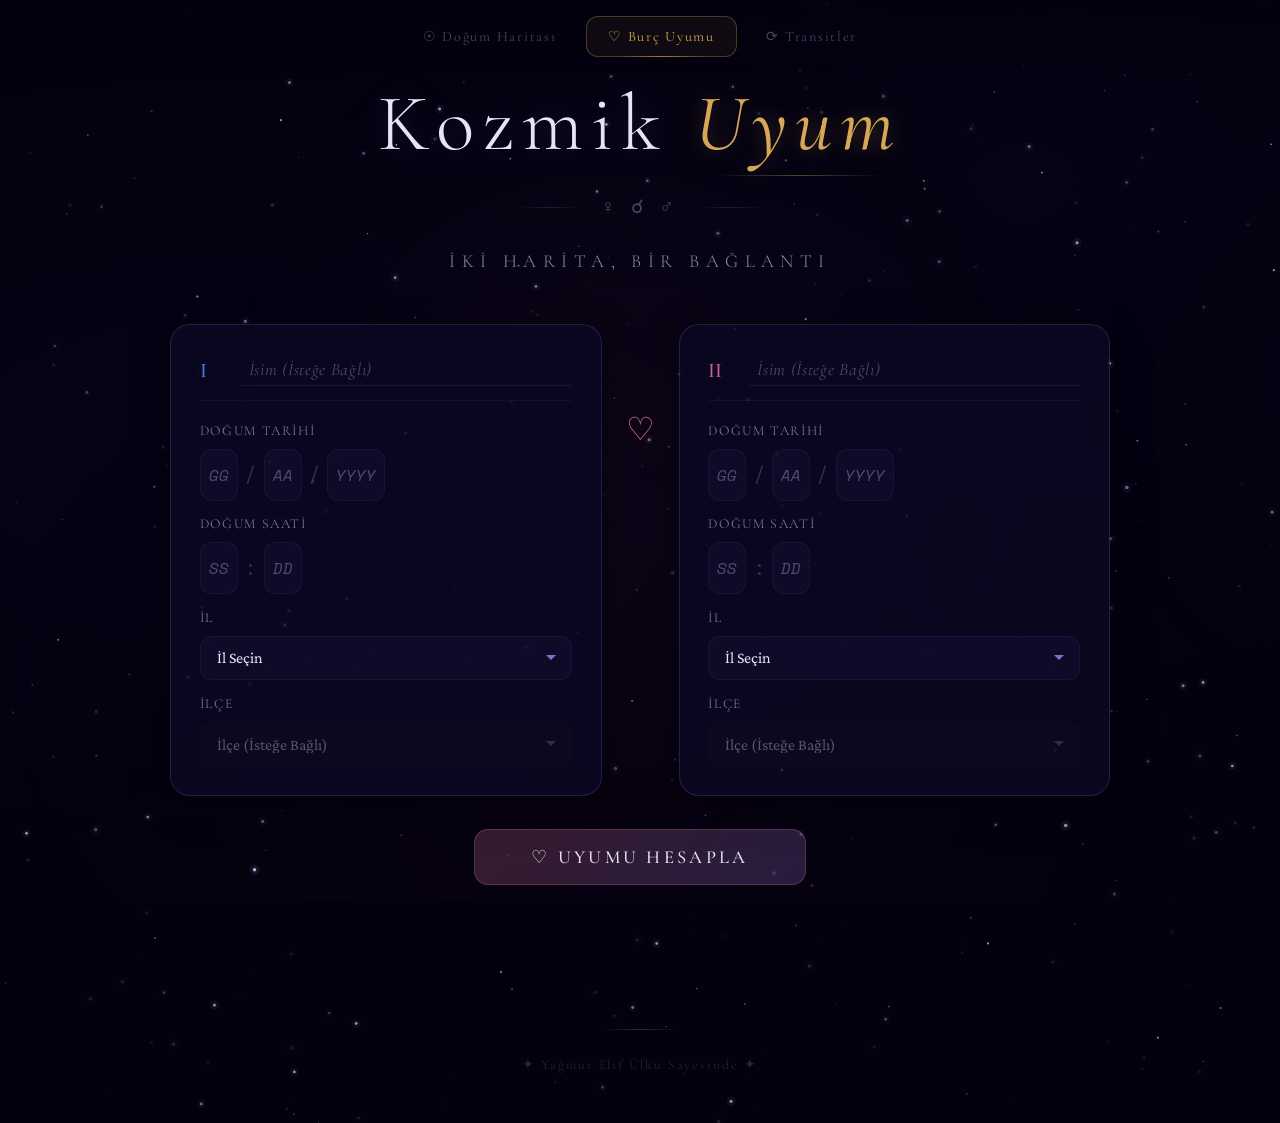
==== commit bdd2a9cb: "fancier" ====
--- a/synastry.html
+++ b/synastry.html
@@ -4,7 +4,7 @@
   <meta charset="UTF-8">
   <meta name="viewport" content="width=device-width, initial-scale=1.0">
   <meta name="description" content="Burç uyumu hesaplayıcı - İki kişinin doğum haritası karşılaştırması ve ilişki analizi">
-  <title>Kozmik Harita — Burç Uyumu</title>
+  <title>Kozmik Harita - Burç Uyumu</title>
   <link rel="icon" href="data:image/svg+xml,<svg xmlns='http://www.w3.org/2000/svg' viewBox='0 0 100 100'><text y='.9em' font-size='90'>♡</text></svg>">
   <link rel="stylesheet" href="css/style.css">
 </head>
@@ -13,10 +13,27 @@
   <canvas id="starfield"></canvas>
   <div id="nebula"></div>
 
+  <!-- Yükleme Ekranı -->
+  <div id="splashScreen" class="splash-screen">
+    <div class="splash-content">
+      <div class="splash-wheel">
+        <svg viewBox="0 0 200 200" class="splash-svg">
+          <circle cx="100" cy="100" r="90" fill="none" stroke="rgba(140,120,255,0.15)" stroke-width="1"/>
+          <circle cx="100" cy="100" r="70" fill="none" stroke="rgba(140,120,255,0.1)" stroke-width="1"/>
+          <circle cx="100" cy="100" r="90" fill="none" stroke="url(#splashGrad)" stroke-width="2" stroke-dasharray="565" stroke-dashoffset="565" class="splash-ring"/>
+          <defs><linearGradient id="splashGrad" x1="0%" y1="0%" x2="100%" y2="100%"><stop offset="0%" stop-color="#d4a854"/><stop offset="100%" stop-color="#8a6cc7"/></linearGradient></defs>
+          <text x="100" y="105" text-anchor="middle" fill="#e8e4f5" font-family="'Cormorant Garamond',serif" font-size="18" opacity="0.8">✦</text>
+        </svg>
+      </div>
+      <p class="splash-text">Kozmik Harita</p>
+    </div>
+  </div>
+
   <!-- NAVİGASYON -->
   <nav class="site-nav">
     <a href="index.html" class="nav-link">☉ Doğum Haritası</a>
     <a href="synastry.html" class="nav-link active">♡ Burç Uyumu</a>
+    <a href="transit.html" class="nav-link">⟳ Transitler</a>
   </nav>
 
   <!-- FORM BÖLÜMÜ -->
@@ -36,7 +53,7 @@
       <div class="syn-person-card" id="personCard1">
         <div class="syn-person-header">
           <span class="syn-person-num">I</span>
-          <input type="text" id="p1Name" class="syn-name-input" placeholder="İsim (opsiyonel)">
+          <input type="text" id="p1Name" class="syn-name-input" placeholder="İsim (İsteğe Bağlı)">
         </div>
         <div class="syn-person-fields">
           <div class="form-group full-width">
@@ -50,7 +67,7 @@
             </div>
           </div>
           <div class="form-group full-width">
-            <label>Doğum Saati (24 saat)</label>
+            <label>Doğum Saati</label>
             <div class="time-inputs">
               <input type="number" id="p1Hour" min="0" max="23" placeholder="SS" required>
               <span class="date-sep">:</span>
@@ -63,7 +80,7 @@
           </div>
           <div class="form-group full-width">
             <label>İlçe</label>
-            <select id="p1District" disabled><option value="">İlçe (opsiyonel)</option></select>
+            <select id="p1District" disabled><option value="">İlçe (İsteğe Bağlı)</option></select>
           </div>
         </div>
       </div>
@@ -77,7 +94,7 @@
       <div class="syn-person-card" id="personCard2">
         <div class="syn-person-header">
           <span class="syn-person-num">II</span>
-          <input type="text" id="p2Name" class="syn-name-input" placeholder="İsim (opsiyonel)">
+          <input type="text" id="p2Name" class="syn-name-input" placeholder="İsim (İsteğe Bağlı)">
         </div>
         <div class="syn-person-fields">
           <div class="form-group full-width">
@@ -91,7 +108,7 @@
             </div>
           </div>
           <div class="form-group full-width">
-            <label>Doğum Saati (24 saat)</label>
+            <label>Doğum Saati </label>
             <div class="time-inputs">
               <input type="number" id="p2Hour" min="0" max="23" placeholder="SS" required>
               <span class="date-sep">:</span>
@@ -104,7 +121,7 @@
           </div>
           <div class="form-group full-width">
             <label>İlçe</label>
-            <select id="p2District" disabled><option value="">İlçe (opsiyonel)</option></select>
+            <select id="p2District" disabled><option value="">İlçe (İsteğe Bağlı)</option></select>
           </div>
         </div>
       </div>
@@ -121,7 +138,7 @@
 
   <!-- Footer -->
   <footer>
-    <p>✦ Kozmik Harita — Astrolojik uyum analizi ✦</p>
+    <p>✦ Yağmur Elif Ülkü Sayesinde ✦</p>
   </footer>
 
   <script src="js/locations.js"></script>
--- a/css/style.css
+++ b/css/style.css
@@ -676,8 +676,8 @@
    #results {
      position: relative;
      z-index: 1;
-     padding: 2rem;
-     max-width: 1200px;
+     padding: 2rem clamp(1rem, 3vw, 3rem);
+     max-width: 1400px;
      margin: 0 auto;
      width: 100%;
      opacity: 0;
@@ -838,26 +838,25 @@
    /* ============================================
       HARİTA + BİLGİ PANELİ LAYOUT
       ============================================ */
-   .results-grid {
-     display: grid;
-     grid-template-columns: 1fr 1fr;
-     gap: 2rem;
-     align-items: start;
-   }
-   
-   /* ============================================
-      HARİTA CONTAINER
+   
+   /* Eski grid kaldırıldı — harita ve panel artık ayrı satırlar */
+   
+   /* ============================================
+      HARİTA CONTAINER — TAM GENİŞLİK
       ============================================ */
    #chartContainer {
      position: relative;
      background: var(--bg-card-elevated);
      border: 1px solid var(--border-glow);
      border-radius: var(--radius-xl);
-     padding: 1.5rem;
+     padding: 2rem;
      backdrop-filter: blur(24px);
      box-shadow: var(--shadow-card-elevated);
      animation: chartReveal 1.2s var(--ease-out-expo) 0.5s both;
      overflow: hidden;
+     max-width: 680px;
+     margin: 0 auto 2rem;
+     width: 100%;
    }
    
    @keyframes chartReveal {
@@ -907,9 +906,11 @@
       BİLGİ PANELİ
       ============================================ */
    #infoPanel {
-     display: flex;
-     flex-direction: column;
-     gap: 1.2rem;
+     display: grid;
+     grid-template-columns: repeat(3, 1fr);
+     gap: 1.5rem;
+     width: 100%;
+     margin-bottom: 1.5rem;
    }
    
    /* Bilgi kartları ortak stili */
@@ -949,6 +950,7 @@
    
    .info-section:nth-child(1) { animation-delay: 0.6s; }
    .info-section:nth-child(2) { animation-delay: 0.75s; }
+   .info-section:nth-child(3) { animation-delay: 0.9s; }
    
    @keyframes sectionSlideIn {
      from {
@@ -1745,34 +1747,188 @@
    }
    
    /* ============================================
-      FOOTER
+      FOOTER — Sevgi Animasyonu
       ============================================ */
    footer {
      position: relative;
      z-index: 1;
      text-align: center;
-     padding: 2.5rem 1rem;
+     padding: 3rem 1rem;
      font-family: var(--font-display);
-     font-size: 0.8rem;
+     font-size: 0.85rem;
      color: var(--text-dim);
-     letter-spacing: 0.12em;
-   }
-   
+     letter-spacing: 0.14em;
+     overflow: hidden;
+     cursor: default;
+     transition: padding 0.8s var(--ease-out-expo), background 0.8s;
+     -webkit-tap-highlight-color: transparent;
+   }
+   
+   /* Üst çizgi */
    footer::before {
      content: '';
      display: block;
-     width: 120px;
+     width: 80px;
      height: 1px;
-     background: linear-gradient(90deg, transparent, var(--border-glow), transparent);
+     background: linear-gradient(90deg, transparent, rgba(199, 106, 138, 0.3), transparent);
      margin: 0 auto 1.5rem;
+     transition: all 1s var(--ease-out-expo);
    }
    
    footer p {
-     transition: color 0.3s;
-   }
-   
-   footer:hover p {
-     color: var(--text-muted);
+     transition: all 0.8s var(--ease-out-expo);
+     position: relative;
+     z-index: 2;
+   }
+   
+   /* Arka plan ışık (gizli) */
+   footer::after {
+     content: '';
+     position: absolute;
+     bottom: 50%;
+     left: 50%;
+     width: 0;
+     height: 0;
+     border-radius: 50%;
+     background: radial-gradient(circle,
+       rgba(199, 106, 138, 0.06) 0%,
+       rgba(212, 168, 84, 0.04) 40%,
+       transparent 70%
+     );
+     transform: translate(-50%, 50%);
+     transition: all 1.2s var(--ease-out-expo);
+     pointer-events: none;
+   }
+   
+   /* === HOVER / TAP === */
+   footer:hover,
+   footer:active {
+     padding: 3.5rem 1rem 4rem;
+   }
+   
+   /* Üst çizgi genişler ve renk değiştirir */
+   footer:hover::before,
+   footer:active::before {
+     width: 220px;
+     height: 1px;
+     background: linear-gradient(90deg,
+       transparent,
+       rgba(199, 106, 138, 0.3),
+       rgba(199, 106, 138, 0.6),
+       rgba(212, 168, 84, 0.5),
+       rgba(199, 106, 138, 0.6),
+       rgba(199, 106, 138, 0.3),
+       transparent
+     );
+     animation: footerLineBreath 3s ease-in-out infinite;
+   }
+   
+   @keyframes footerLineBreath {
+     0%, 100% { width: 180px; opacity: 0.6; }
+     50% { width: 260px; opacity: 1; }
+   }
+   
+   /* Arka plan ışık açılır */
+   footer:hover::after,
+   footer:active::after {
+     width: 600px;
+     height: 600px;
+     animation: footerWarmGlow 4s ease-in-out infinite;
+   }
+   
+   @keyframes footerWarmGlow {
+     0%, 100% { transform: translate(-50%, 50%) scale(1); opacity: 0.5; }
+     50% { transform: translate(-50%, 50%) scale(1.15); opacity: 0.8; }
+   }
+   
+   /* İsim stili — hover'da canlanır */
+   footer:hover p,
+   footer:active p {
+     color: var(--text-primary);
+     font-size: 1.15rem;
+     letter-spacing: 0.2em;
+     text-shadow:
+       0 0 15px rgba(199, 106, 138, 0.25),
+       0 0 40px rgba(199, 106, 138, 0.1);
+     background: linear-gradient(135deg,
+       rgba(199, 106, 138, 1) 0%,
+       var(--text-primary) 30%,
+       var(--accent-gold) 55%,
+       rgba(199, 106, 138, 1) 100%
+     );
+     background-size: 200% 200%;
+     -webkit-background-clip: text;
+     background-clip: text;
+     -webkit-text-fill-color: transparent;
+     animation: footerNameShimmer 4s ease-in-out infinite;
+   }
+   
+   @keyframes footerNameShimmer {
+     0% { background-position: 0% 50%; }
+     50% { background-position: 100% 50%; }
+     100% { background-position: 0% 50%; }
+   }
+   
+   /* Kalpler — üstte beliren */
+   footer:hover p::before,
+   footer:active p::before {
+     content: '♡ ✦ ♡';
+     display: block;
+     font-size: 1.4rem;
+     letter-spacing: 0.5em;
+     margin-bottom: 0.7rem;
+     -webkit-text-fill-color: rgba(199, 106, 138, 0.7);
+     background: none;
+     text-shadow:
+       0 0 12px rgba(199, 106, 138, 0.3),
+       0 0 25px rgba(199, 106, 138, 0.15);
+     opacity: 0;
+     animation:
+       footerHeartsIn 0.6s var(--ease-out-back) forwards,
+       footerHeartsFloat 3s ease-in-out 0.6s infinite;
+   }
+   
+   @keyframes footerHeartsIn {
+     from { opacity: 0; transform: translateY(8px) scale(0.6); }
+     to { opacity: 1; transform: translateY(0) scale(1); }
+   }
+   
+   @keyframes footerHeartsFloat {
+     0%, 100% { transform: translateY(0); }
+     50% { transform: translateY(-4px); }
+   }
+   
+   /* Alt satır — küçük yıldızlar */
+   footer:hover p::after,
+   footer:active p::after {
+     content: '· ˚ ✧ ˚ ·';
+     display: block;
+     font-size: 0.9rem;
+     letter-spacing: 0.4em;
+     margin-top: 0.6rem;
+     -webkit-text-fill-color: rgba(212, 168, 84, 0.4);
+     background: none;
+     text-shadow: 0 0 8px rgba(212, 168, 84, 0.15);
+     opacity: 0;
+     animation: footerDotsIn 0.7s var(--ease-out-expo) 0.25s forwards;
+   }
+   
+   @keyframes footerDotsIn {
+     from { opacity: 0; letter-spacing: 0.8em; }
+     to { opacity: 0.7; letter-spacing: 0.4em; }
+   }
+   
+   /* Footer link */
+   footer a {
+     color: var(--accent-rose);
+     text-decoration: none;
+     transition: all 0.3s;
+     -webkit-text-fill-color: var(--accent-rose);
+   }
+   
+   footer:hover a,
+   footer:active a {
+     -webkit-text-fill-color: var(--accent-gold);
    }
    
    /* ============================================
@@ -1781,12 +1937,14 @@
    
    /* Tablet */
    @media (max-width: 1024px) {
-     .results-grid {
-       gap: 1.5rem;
-     }
-   
      #chartContainer {
-       padding: 1rem;
+       padding: 1.5rem;
+       max-width: 600px;
+     }
+   
+     #infoPanel {
+       grid-template-columns: repeat(3, 1fr);
+       gap: 1.2rem;
      }
    
      .interp-main-title::before,
@@ -1797,21 +1955,27 @@
    
    /* Küçük tablet / büyük telefon */
    @media (max-width: 900px) {
-     .results-grid {
-       grid-template-columns: 1fr;
-     }
-   
-     .info-dual-row {
+     #infoPanel {
        grid-template-columns: 1fr 1fr;
      }
    
+     /* Planets section spans full width when 2-col */
+     #infoPanel > .info-section:first-child {
+       grid-column: 1 / -1;
+     }
+   
      #chartContainer {
-       max-width: 500px;
-       margin: 0 auto;
+       max-width: 520px;
      }
    
      .summary-trinity {
        gap: 2rem;
+     }
+   
+     #synResults,
+     #transitResults {
+       max-width: 100%;
+       padding: 2rem 1.5rem;
      }
    }
    
@@ -1831,6 +1995,14 @@
        padding: 1rem 0.75rem;
      }
    
+     #infoPanel {
+       grid-template-columns: 1fr;
+     }
+   
+     #infoPanel > .info-section:first-child {
+       grid-column: auto;
+     }
+   
      .summary-trinity {
        gap: 1.5rem;
      }
@@ -1850,7 +2022,7 @@
      }
    
      .house-grid {
-       grid-template-columns: repeat(3, 1fr);
+       grid-template-columns: repeat(4, 1fr);
      }
    
      .summary-meta {
@@ -1874,6 +2046,17 @@
    
      .info-dual-row {
        grid-template-columns: 1fr;
+     }
+   
+     /* Footer mobilde küçülsün */
+     footer:hover p::before,
+     footer:active p::before {
+       font-size: 1.1rem;
+     }
+   
+     footer:hover p::after,
+     footer:active p::after {
+       font-size: 0.8rem;
      }
    }
    
@@ -1911,10 +2094,6 @@
        gap: 0.3rem;
      }
    
-     .info-dual-row {
-       grid-template-columns: 1fr;
-     }
-   
      #birthDay, #birthMonth { width: 52px; }
      #birthYear { width: 72px; }
    
@@ -1938,6 +2117,18 @@
      #calcBtn {
        padding: 0.85rem 2.5rem;
        font-size: 1rem;
+     }
+   
+     footer:hover p::before,
+     footer:active p::before {
+       font-size: 1rem;
+       letter-spacing: 0.3em;
+     }
+   
+     footer:hover p::after,
+     footer:active p::after {
+       font-size: 0.75rem;
+       letter-spacing: 0.25em;
      }
    }
    
@@ -2282,8 +2473,8 @@
    #synResults {
      position: relative;
      z-index: 1;
-     padding: 2rem 1.5rem;
-     max-width: 800px;
+     padding: 2rem clamp(1rem, 3vw, 3rem);
+     max-width: 1100px;
      margin: 0 auto;
      width: 100%;
      opacity: 0;
@@ -2803,6 +2994,323 @@
      }
    }
    
+   /* ============================================
+      SPLASH / YÜKLEME EKRANI
+      ============================================ */
+   .splash-screen {
+     position: fixed;
+     inset: 0;
+     z-index: 9999;
+     background: var(--bg-deep);
+     display: flex;
+     align-items: center;
+     justify-content: center;
+     transition: opacity 0.7s var(--ease-smooth), visibility 0.7s;
+   }
+   
+   .splash-screen.fade-out {
+     opacity: 0;
+     visibility: hidden;
+     pointer-events: none;
+   }
+   
+   .splash-content {
+     text-align: center;
+   }
+   
+   .splash-wheel {
+     width: 120px;
+     height: 120px;
+     margin: 0 auto 1.5rem;
+     animation: splashPulse 2s ease-in-out infinite;
+   }
+   
+   @keyframes splashPulse {
+     0%, 100% { transform: scale(1); filter: brightness(1); }
+     50% { transform: scale(1.05); filter: brightness(1.2); }
+   }
+   
+   .splash-svg {
+     width: 100%;
+     height: 100%;
+   }
+   
+   .splash-ring {
+     animation: splashDraw 1.5s var(--ease-out-expo) 0.2s forwards;
+     transform-origin: center;
+   }
+   
+   @keyframes splashDraw {
+     from { stroke-dashoffset: 565; transform: rotate(-90deg); }
+     to { stroke-dashoffset: 0; transform: rotate(270deg); }
+   }
+   
+   .splash-text {
+     font-family: var(--font-display);
+     font-size: 1.3rem;
+     font-weight: 300;
+     letter-spacing: 0.25em;
+     color: var(--text-secondary);
+     animation: splashTextIn 0.8s var(--ease-out-expo) 0.5s both;
+     opacity: 0;
+   }
+   
+   @keyframes splashTextIn {
+     from { opacity: 0; transform: translateY(10px); letter-spacing: 0.5em; }
+     to { opacity: 1; transform: translateY(0); letter-spacing: 0.25em; }
+   }
+   
+   /* ============================================
+      CURSOR GLOW / KOZMİK İMLEÇ
+      ============================================ */
+   .cursor-glow {
+     position: fixed;
+     width: 300px;
+     height: 300px;
+     border-radius: 50%;
+     background: radial-gradient(circle,
+       rgba(138, 108, 199, 0.06) 0%,
+       rgba(74, 127, 219, 0.03) 30%,
+       transparent 70%
+     );
+     pointer-events: none;
+     z-index: 2;
+     will-change: transform;
+     mix-blend-mode: screen;
+     transition: opacity 0.3s;
+   }
+   
+   /* Mobilde gizle */
+   @media (hover: none) {
+     .cursor-glow { display: none; }
+   }
+   
+   /* ============================================
+      ANIMATED GRADIENT TEXT
+      ============================================ */
+   .gradient-text {
+     background: linear-gradient(
+       135deg,
+       var(--accent-gold) 0%,
+       var(--accent-purple-bright) 25%,
+       var(--accent-blue) 50%,
+       var(--accent-rose) 75%,
+       var(--accent-gold) 100%
+     );
+     background-size: 300% 300%;
+     -webkit-background-clip: text;
+     background-clip: text;
+     -webkit-text-fill-color: transparent;
+     animation: gradientShift 6s ease-in-out infinite;
+   }
+   
+   @keyframes gradientShift {
+     0% { background-position: 0% 50%; }
+     50% { background-position: 100% 50%; }
+     100% { background-position: 0% 50%; }
+   }
+   
+   /* Accent kelimeler hâlâ gold kalsın ama parlasın */
+   .gradient-text .accent {
+     -webkit-text-fill-color: var(--accent-gold);
+     text-shadow: 0 0 20px rgba(212, 168, 84, 0.3);
+     filter: none;
+   }
+   
+   /* ============================================
+      RETRO BADGE
+      ============================================ */
+   .retro-badge {
+     display: inline-block;
+     font-size: 0.65em;
+     color: #FF6B6B;
+     text-shadow: 0 0 8px rgba(255, 107, 107, 0.4);
+     margin-left: 0.25em;
+     vertical-align: super;
+     font-weight: 700;
+     animation: retroPulse 2s ease-in-out infinite;
+   }
+   
+   @keyframes retroPulse {
+     0%, 100% { opacity: 0.7; transform: scale(1); }
+     50% { opacity: 1; transform: scale(1.15); }
+   }
+   
+   /* ============================================
+      TRANSİT SAYFASI STİLLERİ
+      ============================================ */
+   #transitResults {
+     position: relative;
+     z-index: 1;
+     padding: 2rem clamp(1rem, 3vw, 3rem);
+     max-width: 1100px;
+     margin: 0 auto;
+     width: 100%;
+     opacity: 0;
+     transform: translateY(40px);
+     pointer-events: none;
+     transition: all 0.8s var(--ease-out-expo);
+   }
+   
+   #transitResults.visible {
+     opacity: 1;
+     transform: translateY(0);
+     pointer-events: all;
+   }
+   
+   .transit-header {
+     margin-bottom: 1.5rem;
+     animation: interpReveal 0.6s var(--ease-out-expo) both;
+   }
+   
+   .transit-planet-grid {
+     display: flex;
+     flex-direction: column;
+     gap: 0.2rem;
+   }
+   
+   .transit-planet-item {
+     display: grid;
+     grid-template-columns: 28px 1fr 1fr 70px;
+     align-items: center;
+     gap: 0.5rem;
+     padding: 0.4rem 0.3rem;
+     border-radius: var(--radius-sm);
+     transition: all 0.25s;
+     animation: rowFadeIn 0.4s var(--ease-out-expo) both;
+   }
+   
+   .transit-planet-item:hover {
+     background: rgba(140, 120, 255, 0.05);
+     transform: translateX(3px);
+   }
+   
+   .transit-p-icon {
+     font-size: 1.1rem;
+     text-align: center;
+     text-shadow: 0 0 10px currentColor;
+   }
+   
+   .transit-p-name {
+     font-family: var(--font-display);
+     font-size: 0.88rem;
+     color: var(--text-primary);
+   }
+   
+   .transit-p-sign {
+     font-family: var(--font-display);
+     font-size: 0.85rem;
+   }
+   
+   .transit-p-deg {
+     font-family: var(--font-mono);
+     font-size: 0.65rem;
+     color: var(--text-secondary);
+     text-align: right;
+   }
+   
+   /* Aktif transit itemleri */
+   .transit-active-item {
+     padding: 0.8rem 1rem;
+     border-radius: var(--radius-md);
+     margin-bottom: 0.6rem;
+     border-left: 3px solid transparent;
+     transition: all 0.3s;
+     animation: interpReveal 0.5s var(--ease-out-expo) both;
+   }
+   
+   .transit-active-item.positive {
+     background: rgba(76, 175, 80, 0.04);
+     border-left-color: rgba(76, 175, 80, 0.5);
+   }
+   
+   .transit-active-item.negative {
+     background: rgba(255, 80, 80, 0.04);
+     border-left-color: rgba(255, 80, 80, 0.5);
+   }
+   
+   .transit-active-item.neutral {
+     background: rgba(255, 215, 0, 0.04);
+     border-left-color: rgba(255, 215, 0, 0.5);
+   }
+   
+   .transit-active-item:hover {
+     transform: translateX(3px);
+   }
+   
+   .transit-active-header {
+     display: flex;
+     align-items: center;
+     gap: 0.4rem;
+     font-size: 1rem;
+     margin-bottom: 0.4rem;
+     flex-wrap: wrap;
+   }
+   
+   .transit-active-header span:first-child,
+   .transit-active-header span:nth-child(3) {
+     text-shadow: 0 0 8px currentColor;
+   }
+   
+   .transit-active-label {
+     font-family: var(--font-display);
+     font-size: 0.82rem;
+     color: var(--text-secondary);
+     flex: 1;
+     margin-left: 0.3rem;
+   }
+   
+   .transit-active-interp {
+     font-family: var(--font-body);
+     font-size: 0.88rem;
+     color: var(--text-secondary);
+     line-height: 1.65;
+     padding-left: 0.5rem;
+     border-left: 1px solid rgba(140, 120, 255, 0.1);
+     margin-top: 0.3rem;
+   }
+   
+   /* Retro gezegen kartları */
+   .transit-retro-item {
+     display: flex;
+     gap: 0.8rem;
+     padding: 1rem;
+     margin-bottom: 0.8rem;
+     background: rgba(255, 107, 107, 0.03);
+     border: 1px solid rgba(255, 107, 107, 0.08);
+     border-left: 3px solid;
+     border-radius: var(--radius-md);
+     animation: interpReveal 0.5s var(--ease-out-expo) both;
+     transition: all 0.3s;
+   }
+   
+   .transit-retro-item:hover {
+     background: rgba(255, 107, 107, 0.06);
+     transform: translateX(3px);
+   }
+   
+   /* ============================================
+      TRANSIT MOBİL
+      ============================================ */
+   @media (max-width: 768px) {
+     .transit-planet-item {
+       grid-template-columns: 24px 1fr 1fr;
+       font-size: 0.85rem;
+     }
+     .transit-p-deg { display: none; }
+   
+     .transit-active-header {
+       font-size: 0.9rem;
+     }
+   }
+   
+   @media (max-width: 480px) {
+     .transit-retro-item {
+       flex-direction: column;
+       gap: 0.4rem;
+     }
+   }
+   
    /* Print stili */
    @media print {
      #starfield,
@@ -2810,7 +3318,10 @@
      .celebration-particles,
      #calcBtn,
      #recalcBtn,
-     .recalc-wrapper {
+     .recalc-wrapper,
+     .splash-screen,
+     .cursor-glow,
+     .site-nav {
        display: none !important;
      }
    
@@ -2829,5 +3340,4 @@
        backdrop-filter: none;
        box-shadow: none;
      }
-   }
-   +   }
